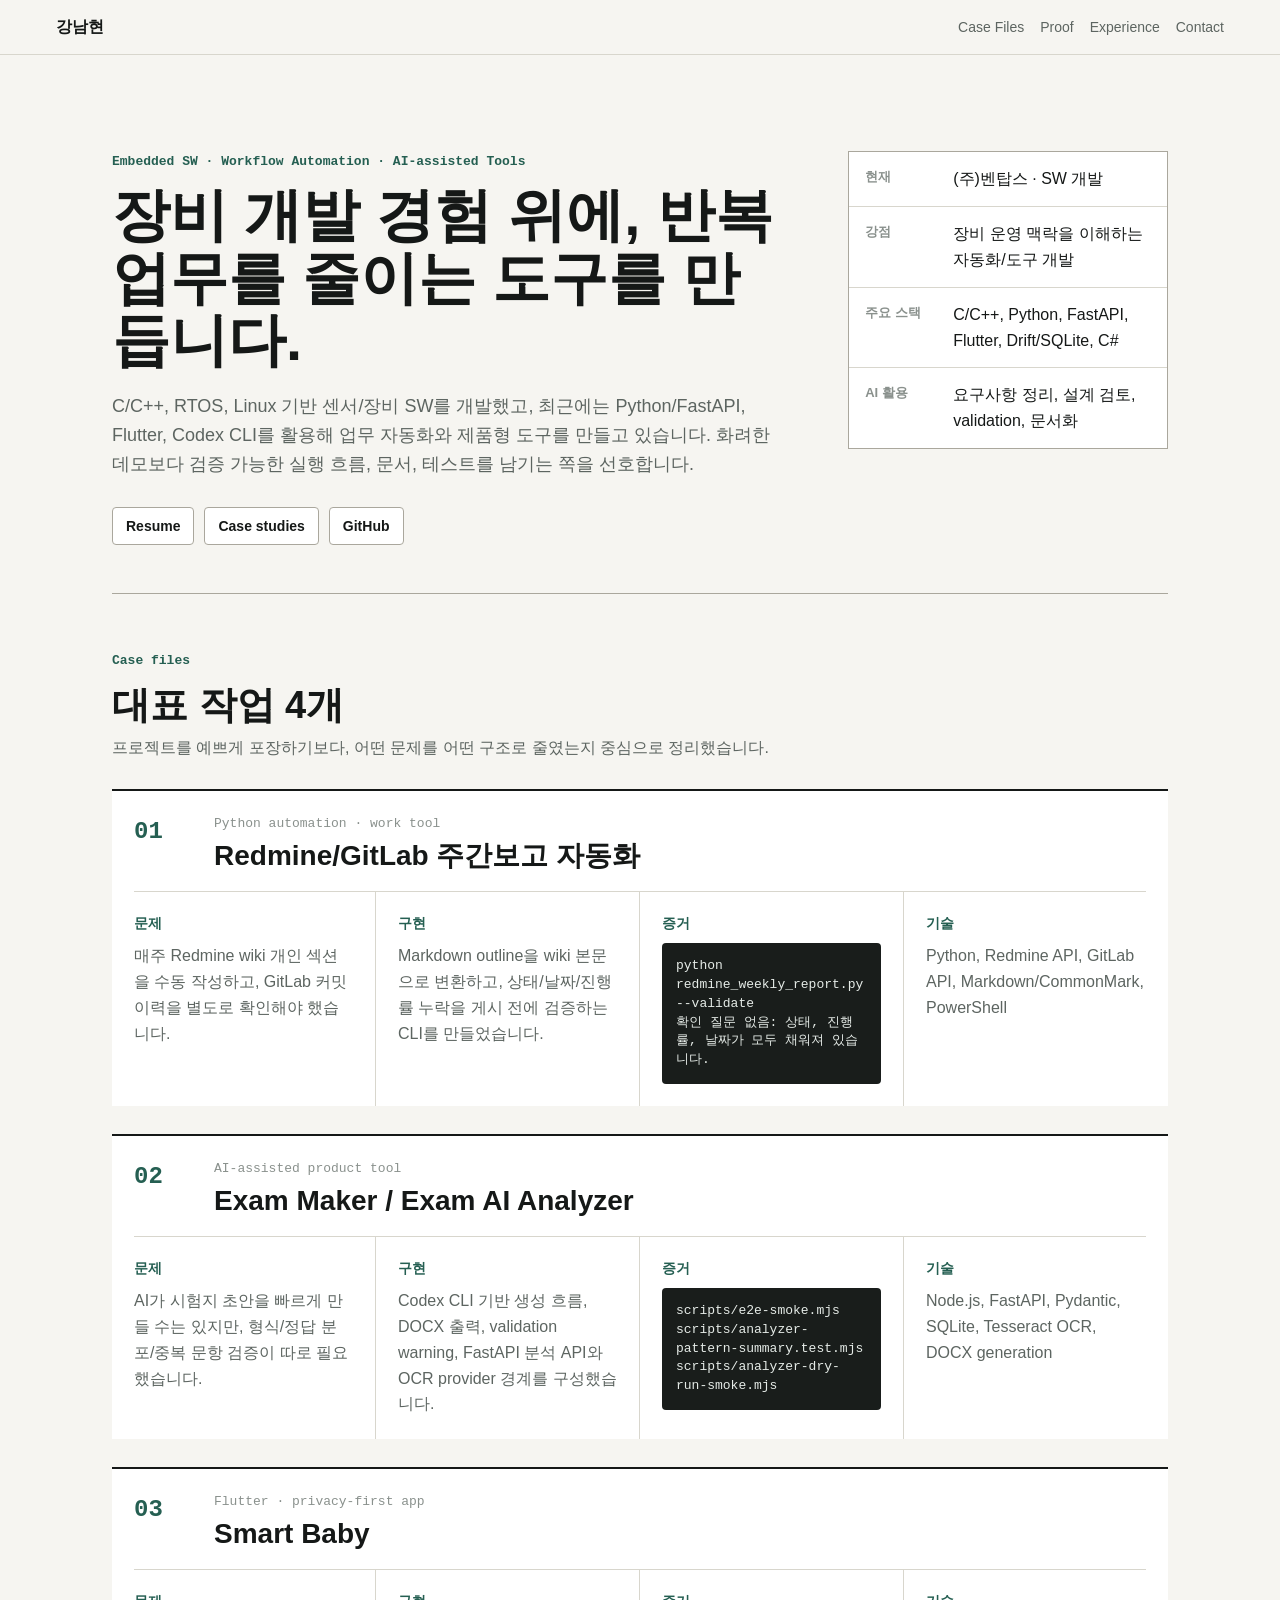
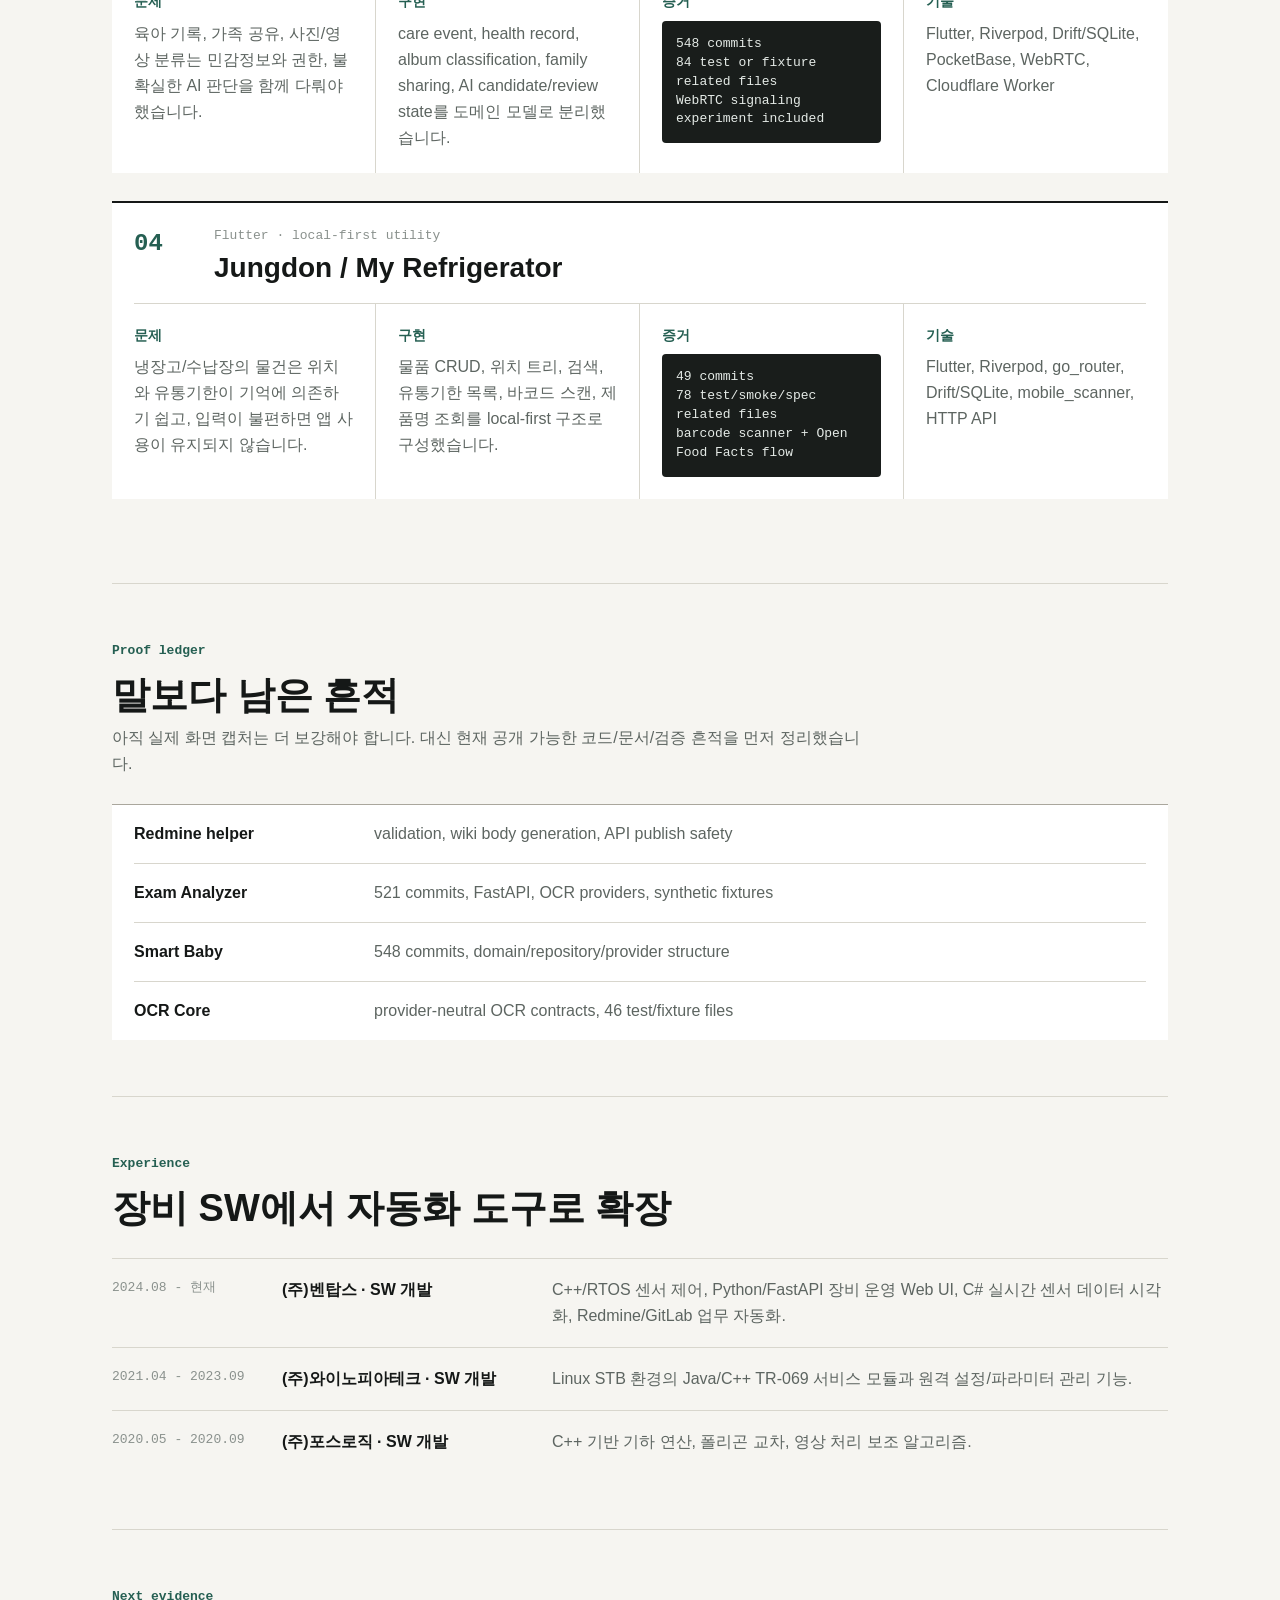
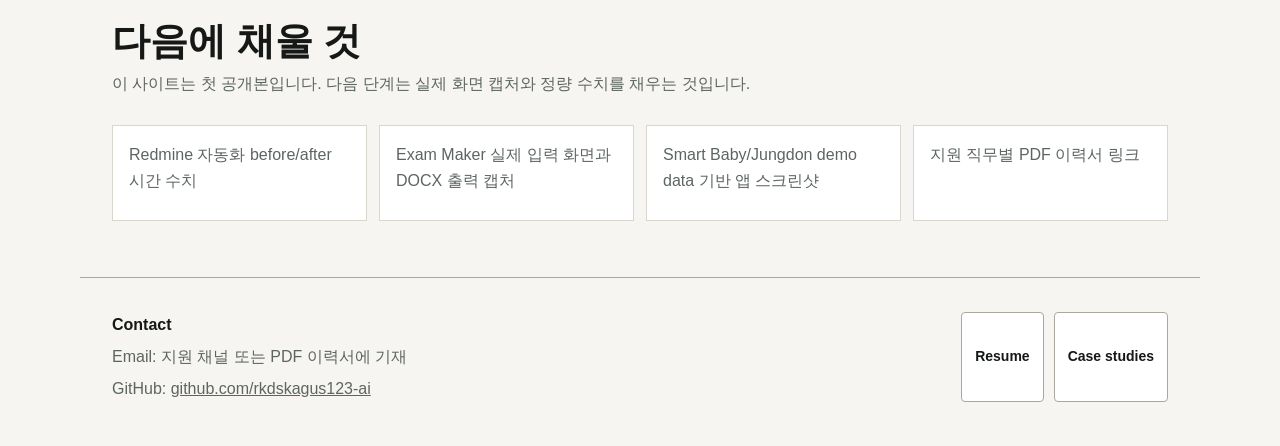
==== index.html @ bd93adaf "Add portfolio resume and case study pages" ====
<!doctype html>
<html lang="ko">
  <head>
    <meta charset="utf-8" />
    <meta name="viewport" content="width=device-width, initial-scale=1" />
    <title>강남현 · Developer Portfolio</title>
    <meta
      name="description"
      content="장비 SW 경험을 바탕으로 업무 자동화, AI workflow, local-first 앱을 구현하는 강남현의 포트폴리오"
    />
    <link rel="stylesheet" href="./styles.css" />
  </head>
  <body>
    <header class="topbar">
      <a class="name" href="#top">강남현</a>
      <nav aria-label="Portfolio navigation">
        <a href="#case-files">Case Files</a>
        <a href="#proof">Proof</a>
        <a href="#experience">Experience</a>
        <a href="#contact">Contact</a>
      </nav>
    </header>

    <main id="top">
      <section class="hero">
        <div class="hero-copy">
          <p class="kicker">Embedded SW · Workflow Automation · AI-assisted Tools</p>
          <h1>장비 개발 경험 위에, 반복 업무를 줄이는 도구를 만듭니다.</h1>
          <p class="summary">
            C/C++, RTOS, Linux 기반 센서/장비 SW를 개발했고, 최근에는 Python/FastAPI,
            Flutter, Codex CLI를 활용해 업무 자동화와 제품형 도구를 만들고 있습니다.
            화려한 데모보다 검증 가능한 실행 흐름, 문서, 테스트를 남기는 쪽을 선호합니다.
          </p>
          <div class="link-row" aria-label="Primary links">
            <a href="./resume.html">Resume</a>
            <a href="./case-studies.html">Case studies</a>
            <a href="https://github.com/rkdskagus123-ai">GitHub</a>
          </div>
        </div>

        <aside class="facts" aria-label="Profile facts">
          <dl>
            <div>
              <dt>현재</dt>
              <dd>(주)벤탑스 · SW 개발</dd>
            </div>
            <div>
              <dt>강점</dt>
              <dd>장비 운영 맥락을 이해하는 자동화/도구 개발</dd>
            </div>
            <div>
              <dt>주요 스택</dt>
              <dd>C/C++, Python, FastAPI, Flutter, Drift/SQLite, C#</dd>
            </div>
            <div>
              <dt>AI 활용</dt>
              <dd>요구사항 정리, 설계 검토, validation, 문서화</dd>
            </div>
          </dl>
        </aside>
      </section>

      <section class="section" id="case-files">
        <div class="section-title">
          <p class="kicker">Case files</p>
          <h2>대표 작업 4개</h2>
          <p>프로젝트를 예쁘게 포장하기보다, 어떤 문제를 어떤 구조로 줄였는지 중심으로 정리했습니다.</p>
        </div>

        <article class="case-file">
          <header>
            <span class="case-no">01</span>
            <div>
              <p class="case-type">Python automation · work tool</p>
              <h3>Redmine/GitLab 주간보고 자동화</h3>
            </div>
          </header>
          <div class="case-grid">
            <div>
              <h4>문제</h4>
              <p>매주 Redmine wiki 개인 섹션을 수동 작성하고, GitLab 커밋 이력을 별도로 확인해야 했습니다.</p>
            </div>
            <div>
              <h4>구현</h4>
              <p>Markdown outline을 wiki 본문으로 변환하고, 상태/날짜/진행률 누락을 게시 전에 검증하는 CLI를 만들었습니다.</p>
            </div>
            <div>
              <h4>증거</h4>
              <pre><code>python redmine_weekly_report.py --validate
확인 질문 없음: 상태, 진행률, 날짜가 모두 채워져 있습니다.</code></pre>
            </div>
            <div>
              <h4>기술</h4>
              <p>Python, Redmine API, GitLab API, Markdown/CommonMark, PowerShell</p>
            </div>
          </div>
        </article>

        <article class="case-file">
          <header>
            <span class="case-no">02</span>
            <div>
              <p class="case-type">AI-assisted product tool</p>
              <h3>Exam Maker / Exam AI Analyzer</h3>
            </div>
          </header>
          <div class="case-grid">
            <div>
              <h4>문제</h4>
              <p>AI가 시험지 초안을 빠르게 만들 수는 있지만, 형식/정답 분포/중복 문항 검증이 따로 필요했습니다.</p>
            </div>
            <div>
              <h4>구현</h4>
              <p>Codex CLI 기반 생성 흐름, DOCX 출력, validation warning, FastAPI 분석 API와 OCR provider 경계를 구성했습니다.</p>
            </div>
            <div>
              <h4>증거</h4>
              <pre><code>scripts/e2e-smoke.mjs
scripts/analyzer-pattern-summary.test.mjs
scripts/analyzer-dry-run-smoke.mjs</code></pre>
            </div>
            <div>
              <h4>기술</h4>
              <p>Node.js, FastAPI, Pydantic, SQLite, Tesseract OCR, DOCX generation</p>
            </div>
          </div>
        </article>

        <article class="case-file">
          <header>
            <span class="case-no">03</span>
            <div>
              <p class="case-type">Flutter · privacy-first app</p>
              <h3>Smart Baby</h3>
            </div>
          </header>
          <div class="case-grid">
            <div>
              <h4>문제</h4>
              <p>육아 기록, 가족 공유, 사진/영상 분류는 민감정보와 권한, 불확실한 AI 판단을 함께 다뤄야 했습니다.</p>
            </div>
            <div>
              <h4>구현</h4>
              <p>care event, health record, album classification, family sharing, AI candidate/review state를 도메인 모델로 분리했습니다.</p>
            </div>
            <div>
              <h4>증거</h4>
              <pre><code>548 commits
84 test or fixture related files
WebRTC signaling experiment included</code></pre>
            </div>
            <div>
              <h4>기술</h4>
              <p>Flutter, Riverpod, Drift/SQLite, PocketBase, WebRTC, Cloudflare Worker</p>
            </div>
          </div>
        </article>

        <article class="case-file">
          <header>
            <span class="case-no">04</span>
            <div>
              <p class="case-type">Flutter · local-first utility</p>
              <h3>Jungdon / My Refrigerator</h3>
            </div>
          </header>
          <div class="case-grid">
            <div>
              <h4>문제</h4>
              <p>냉장고/수납장의 물건은 위치와 유통기한이 기억에 의존하기 쉽고, 입력이 불편하면 앱 사용이 유지되지 않습니다.</p>
            </div>
            <div>
              <h4>구현</h4>
              <p>물품 CRUD, 위치 트리, 검색, 유통기한 목록, 바코드 스캔, 제품명 조회를 local-first 구조로 구성했습니다.</p>
            </div>
            <div>
              <h4>증거</h4>
              <pre><code>49 commits
78 test/smoke/spec related files
barcode scanner + Open Food Facts flow</code></pre>
            </div>
            <div>
              <h4>기술</h4>
              <p>Flutter, Riverpod, go_router, Drift/SQLite, mobile_scanner, HTTP API</p>
            </div>
          </div>
        </article>
      </section>

      <section class="section proof" id="proof">
        <div class="section-title">
          <p class="kicker">Proof ledger</p>
          <h2>말보다 남은 흔적</h2>
          <p>아직 실제 화면 캡처는 더 보강해야 합니다. 대신 현재 공개 가능한 코드/문서/검증 흔적을 먼저 정리했습니다.</p>
        </div>
        <div class="ledger">
          <div>
            <strong>Redmine helper</strong>
            <span>validation, wiki body generation, API publish safety</span>
          </div>
          <div>
            <strong>Exam Analyzer</strong>
            <span>521 commits, FastAPI, OCR providers, synthetic fixtures</span>
          </div>
          <div>
            <strong>Smart Baby</strong>
            <span>548 commits, domain/repository/provider structure</span>
          </div>
          <div>
            <strong>OCR Core</strong>
            <span>provider-neutral OCR contracts, 46 test/fixture files</span>
          </div>
        </div>
      </section>

      <section class="section" id="experience">
        <div class="section-title">
          <p class="kicker">Experience</p>
          <h2>장비 SW에서 자동화 도구로 확장</h2>
        </div>
        <ol class="work-list">
          <li>
            <span>2024.08 - 현재</span>
            <strong>(주)벤탑스 · SW 개발</strong>
            <p>C++/RTOS 센서 제어, Python/FastAPI 장비 운영 Web UI, C# 실시간 센서 데이터 시각화, Redmine/GitLab 업무 자동화.</p>
          </li>
          <li>
            <span>2021.04 - 2023.09</span>
            <strong>(주)와이노피아테크 · SW 개발</strong>
            <p>Linux STB 환경의 Java/C++ TR-069 서비스 모듈과 원격 설정/파라미터 관리 기능.</p>
          </li>
          <li>
            <span>2020.05 - 2020.09</span>
            <strong>(주)포스로직 · SW 개발</strong>
            <p>C++ 기반 기하 연산, 폴리곤 교차, 영상 처리 보조 알고리즘.</p>
          </li>
        </ol>
      </section>

      <section class="section next">
        <div class="section-title">
          <p class="kicker">Next evidence</p>
          <h2>다음에 채울 것</h2>
          <p>이 사이트는 첫 공개본입니다. 다음 단계는 실제 화면 캡처와 정량 수치를 채우는 것입니다.</p>
        </div>
        <ul class="todo-list">
          <li>Redmine 자동화 before/after 시간 수치</li>
          <li>Exam Maker 실제 입력 화면과 DOCX 출력 캡처</li>
          <li>Smart Baby/Jungdon demo data 기반 앱 스크린샷</li>
          <li>지원 직무별 PDF 이력서 링크</li>
        </ul>
      </section>
    </main>

    <footer id="contact">
      <div>
        <strong>Contact</strong>
        <p>Email: <span>지원 채널 또는 PDF 이력서에 기재</span></p>
        <p>GitHub: <a href="https://github.com/rkdskagus123-ai">github.com/rkdskagus123-ai</a></p>
      </div>
      <div class="footer-links">
        <a href="./resume.html">Resume</a>
        <a href="./case-studies.html">Case studies</a>
      </div>
    </footer>
  </body>
</html>
---- styles.css ----
:root {
  --bg: #f6f5f1;
  --paper: #ffffff;
  --ink: #151817;
  --muted: #5d6561;
  --faint: #8a918d;
  --line: #d8d6cd;
  --line-strong: #aaa79d;
  --accent: #255f52;
  --accent-soft: #e1ebe6;
  --code-bg: #191d1b;
  --code-fg: #e5ebe7;
}

* {
  box-sizing: border-box;
}

html {
  scroll-behavior: smooth;
}

body {
  margin: 0;
  background: var(--bg);
  color: var(--ink);
  font-family:
    "Segoe UI",
    "Apple SD Gothic Neo",
    "Malgun Gothic",
    sans-serif;
  font-size: 16px;
  line-height: 1.62;
}

a {
  color: inherit;
}

.topbar {
  position: sticky;
  top: 0;
  z-index: 10;
  display: flex;
  align-items: center;
  justify-content: space-between;
  gap: 24px;
  padding: 14px clamp(18px, 5vw, 56px);
  border-bottom: 1px solid var(--line);
  background: rgba(246, 245, 241, 0.96);
}

.name {
  font-weight: 800;
  text-decoration: none;
}

nav {
  display: flex;
  flex-wrap: wrap;
  gap: 16px;
  color: var(--muted);
  font-size: 14px;
}

nav a,
.link-row a,
.footer-links a {
  text-decoration: none;
}

main {
  max-width: 1120px;
  margin: 0 auto;
  padding: 0 clamp(18px, 4vw, 32px);
}

.hero {
  display: grid;
  grid-template-columns: minmax(0, 1.35fr) minmax(280px, 0.65fr);
  gap: clamp(28px, 6vw, 72px);
  padding: clamp(52px, 8vw, 96px) 0 48px;
  border-bottom: 1px solid var(--line-strong);
}

.kicker {
  margin: 0 0 12px;
  color: var(--accent);
  font-family: Consolas, "SFMono-Regular", monospace;
  font-size: 13px;
  font-weight: 700;
}

h1,
h2,
h3,
h4,
p {
  margin-top: 0;
}

h1 {
  max-width: 800px;
  margin-bottom: 20px;
  font-size: clamp(34px, 5vw, 58px);
  line-height: 1.08;
  letter-spacing: 0;
}

h2 {
  margin-bottom: 8px;
  font-size: clamp(26px, 3.5vw, 38px);
  line-height: 1.16;
  letter-spacing: 0;
}

h3 {
  margin-bottom: 0;
  font-size: clamp(21px, 2.5vw, 28px);
  line-height: 1.25;
  letter-spacing: 0;
}

h4 {
  margin-bottom: 8px;
  color: var(--accent);
  font-size: 14px;
}

.summary {
  max-width: 760px;
  margin-bottom: 28px;
  color: var(--muted);
  font-size: 18px;
}

.link-row,
.footer-links {
  display: flex;
  flex-wrap: wrap;
  gap: 10px;
}

.link-row a,
.footer-links a {
  display: inline-flex;
  align-items: center;
  min-height: 38px;
  padding: 0 13px;
  border: 1px solid var(--line-strong);
  border-radius: 4px;
  background: var(--paper);
  font-size: 14px;
  font-weight: 700;
}

.facts {
  align-self: start;
  border: 1px solid var(--line-strong);
  background: var(--paper);
}

.facts dl {
  margin: 0;
}

.facts div {
  display: grid;
  grid-template-columns: 74px minmax(0, 1fr);
  gap: 14px;
  padding: 14px 16px;
  border-bottom: 1px solid var(--line);
}

.facts div:last-child {
  border-bottom: 0;
}

dt {
  color: var(--faint);
  font-size: 13px;
  font-weight: 700;
}

dd {
  margin: 0;
  color: var(--ink);
}

.section {
  padding: 56px 0;
  border-bottom: 1px solid var(--line);
}

.section-title {
  max-width: 760px;
  margin-bottom: 28px;
}

.section-title p:last-child {
  margin-bottom: 0;
  color: var(--muted);
}

.case-file {
  border-top: 2px solid var(--ink);
  background: var(--paper);
  margin-bottom: 28px;
}

.case-file header {
  display: grid;
  grid-template-columns: 64px minmax(0, 1fr);
  gap: 16px;
  align-items: start;
  padding: 22px 0 18px;
  margin: 0 22px;
  border-bottom: 1px solid var(--line);
}

.case-no {
  color: var(--accent);
  font-family: Consolas, "SFMono-Regular", monospace;
  font-size: 24px;
  font-weight: 800;
}

.case-type {
  margin-bottom: 4px;
  color: var(--faint);
  font-family: Consolas, "SFMono-Regular", monospace;
  font-size: 13px;
}

.case-grid {
  display: grid;
  grid-template-columns: repeat(4, minmax(0, 1fr));
  border-top: 0;
}

.case-grid > div {
  min-width: 0;
  padding: 20px 22px 22px;
  border-right: 1px solid var(--line);
}

.case-grid > div:last-child {
  border-right: 0;
}

.case-grid p {
  margin-bottom: 0;
  color: var(--muted);
}

pre {
  overflow-x: auto;
  margin: 0;
  padding: 14px;
  border-radius: 4px;
  background: var(--code-bg);
  color: var(--code-fg);
  font-size: 13px;
  line-height: 1.45;
  white-space: pre-wrap;
}

code {
  font-family: Consolas, "SFMono-Regular", monospace;
}

.proof {
  background: transparent;
}

.ledger {
  display: grid;
  border-top: 1px solid var(--line-strong);
  background: var(--paper);
}

.ledger > div {
  display: grid;
  grid-template-columns: 220px minmax(0, 1fr);
  gap: 20px;
  padding: 16px 0;
  margin: 0 22px;
  border-bottom: 1px solid var(--line);
}

.ledger > div:last-child {
  border-bottom: 0;
}

.ledger strong {
  font-size: 16px;
}

.ledger span,
.work-list p,
.todo-list li {
  color: var(--muted);
}

.work-list {
  list-style: none;
  margin: 0;
  padding: 0;
}

.work-list li {
  display: grid;
  grid-template-columns: 150px 250px minmax(0, 1fr);
  gap: 20px;
  padding: 18px 0;
  border-top: 1px solid var(--line);
}

.work-list span {
  color: var(--faint);
  font-family: Consolas, "SFMono-Regular", monospace;
  font-size: 13px;
}

.work-list strong {
  font-size: 16px;
}

.work-list p {
  margin-bottom: 0;
}

.next {
  border-bottom: 0;
}

.todo-list {
  display: grid;
  grid-template-columns: repeat(4, minmax(0, 1fr));
  gap: 12px;
  list-style: none;
  margin: 0;
  padding: 0;
}

.todo-list li {
  min-height: 96px;
  padding: 16px;
  border: 1px solid var(--line);
  background: var(--paper);
}

footer {
  display: flex;
  justify-content: space-between;
  gap: 24px;
  max-width: 1120px;
  margin: 0 auto;
  padding: 34px clamp(18px, 4vw, 32px) 44px;
  border-top: 1px solid var(--line-strong);
}

footer p {
  margin: 6px 0 0;
  color: var(--muted);
}

.doc-page {
  max-width: 980px;
}

.doc-hero {
  padding: clamp(44px, 7vw, 76px) 0 34px;
  border-bottom: 1px solid var(--line-strong);
}

.doc-hero h1 {
  margin-bottom: 12px;
}

.doc-hero > p:not(.kicker) {
  max-width: 780px;
  color: var(--muted);
  font-size: 18px;
}

.meta-row {
  display: flex;
  flex-wrap: wrap;
  gap: 10px 18px;
  margin-top: 22px;
  color: var(--muted);
  font-size: 14px;
}

.doc-section {
  padding: 34px 0;
  border-bottom: 1px solid var(--line);
}

.doc-section > p {
  max-width: 820px;
  color: var(--muted);
}

.skill-cloud {
  display: grid;
  gap: 10px;
}

.skill-cloud > div {
  display: grid;
  grid-template-columns: 190px minmax(0, 1fr);
  gap: 16px;
  padding: 14px 0;
  border-top: 1px solid var(--line);
}

.skill-cloud span,
.timeline li,
.compact-list p,
.study p,
.note p {
  color: var(--muted);
}

.timeline article {
  padding: 24px 0;
  border-top: 1px solid var(--line);
}

.timeline article:first-child {
  border-top: 0;
}

.timeline span {
  color: var(--faint);
  font-family: Consolas, "SFMono-Regular", monospace;
  font-size: 13px;
  font-weight: 700;
}

.timeline h3 {
  margin: 4px 0 10px;
  font-size: 22px;
}

.timeline ul,
.two-col-doc ul {
  margin: 0;
  padding-left: 20px;
}

.compact-list {
  display: grid;
  grid-template-columns: repeat(2, minmax(0, 1fr));
  gap: 14px;
}

.compact-list article {
  padding: 18px;
  border: 1px solid var(--line);
  background: var(--paper);
}

.compact-list h3 {
  margin-bottom: 8px;
  font-size: 20px;
}

.compact-list p {
  margin-bottom: 0;
}

.two-col-doc {
  display: grid;
  grid-template-columns: repeat(2, minmax(0, 1fr));
  gap: 28px;
  border-bottom: 0;
}

.study {
  padding: 38px 0;
  border-bottom: 1px solid var(--line-strong);
}

.study > .case-no {
  margin-bottom: 4px;
}

.study h2 {
  max-width: 820px;
  margin-bottom: 18px;
}

.study-grid {
  display: grid;
  grid-template-columns: repeat(2, minmax(0, 1fr));
  gap: 18px;
}

.study-grid section {
  padding: 18px;
  border: 1px solid var(--line);
  background: var(--paper);
}

.study-grid h3 {
  margin-bottom: 8px;
  color: var(--accent);
  font-size: 16px;
}

.study-grid p {
  margin-bottom: 0;
}

.note {
  border-bottom: 0;
}

@media (max-width: 920px) {
  .hero,
  .case-grid,
  .work-list li,
  .todo-list,
  .skill-cloud > div,
  .compact-list,
  .two-col-doc,
  .study-grid {
    grid-template-columns: 1fr;
  }

  .case-grid > div {
    border-right: 0;
    border-bottom: 1px solid var(--line);
  }

  .case-grid > div:last-child {
    border-bottom: 0;
  }

  .ledger > div {
    grid-template-columns: 1fr;
    gap: 4px;
  }
}

@media (max-width: 620px) {
  .topbar,
  footer {
    flex-direction: column;
    align-items: flex-start;
  }

  nav {
    gap: 10px;
  }

  h1 {
    font-size: 33px;
  }

  .summary {
    font-size: 16px;
  }

  .facts div,
  .case-file header {
    grid-template-columns: 1fr;
  }
}
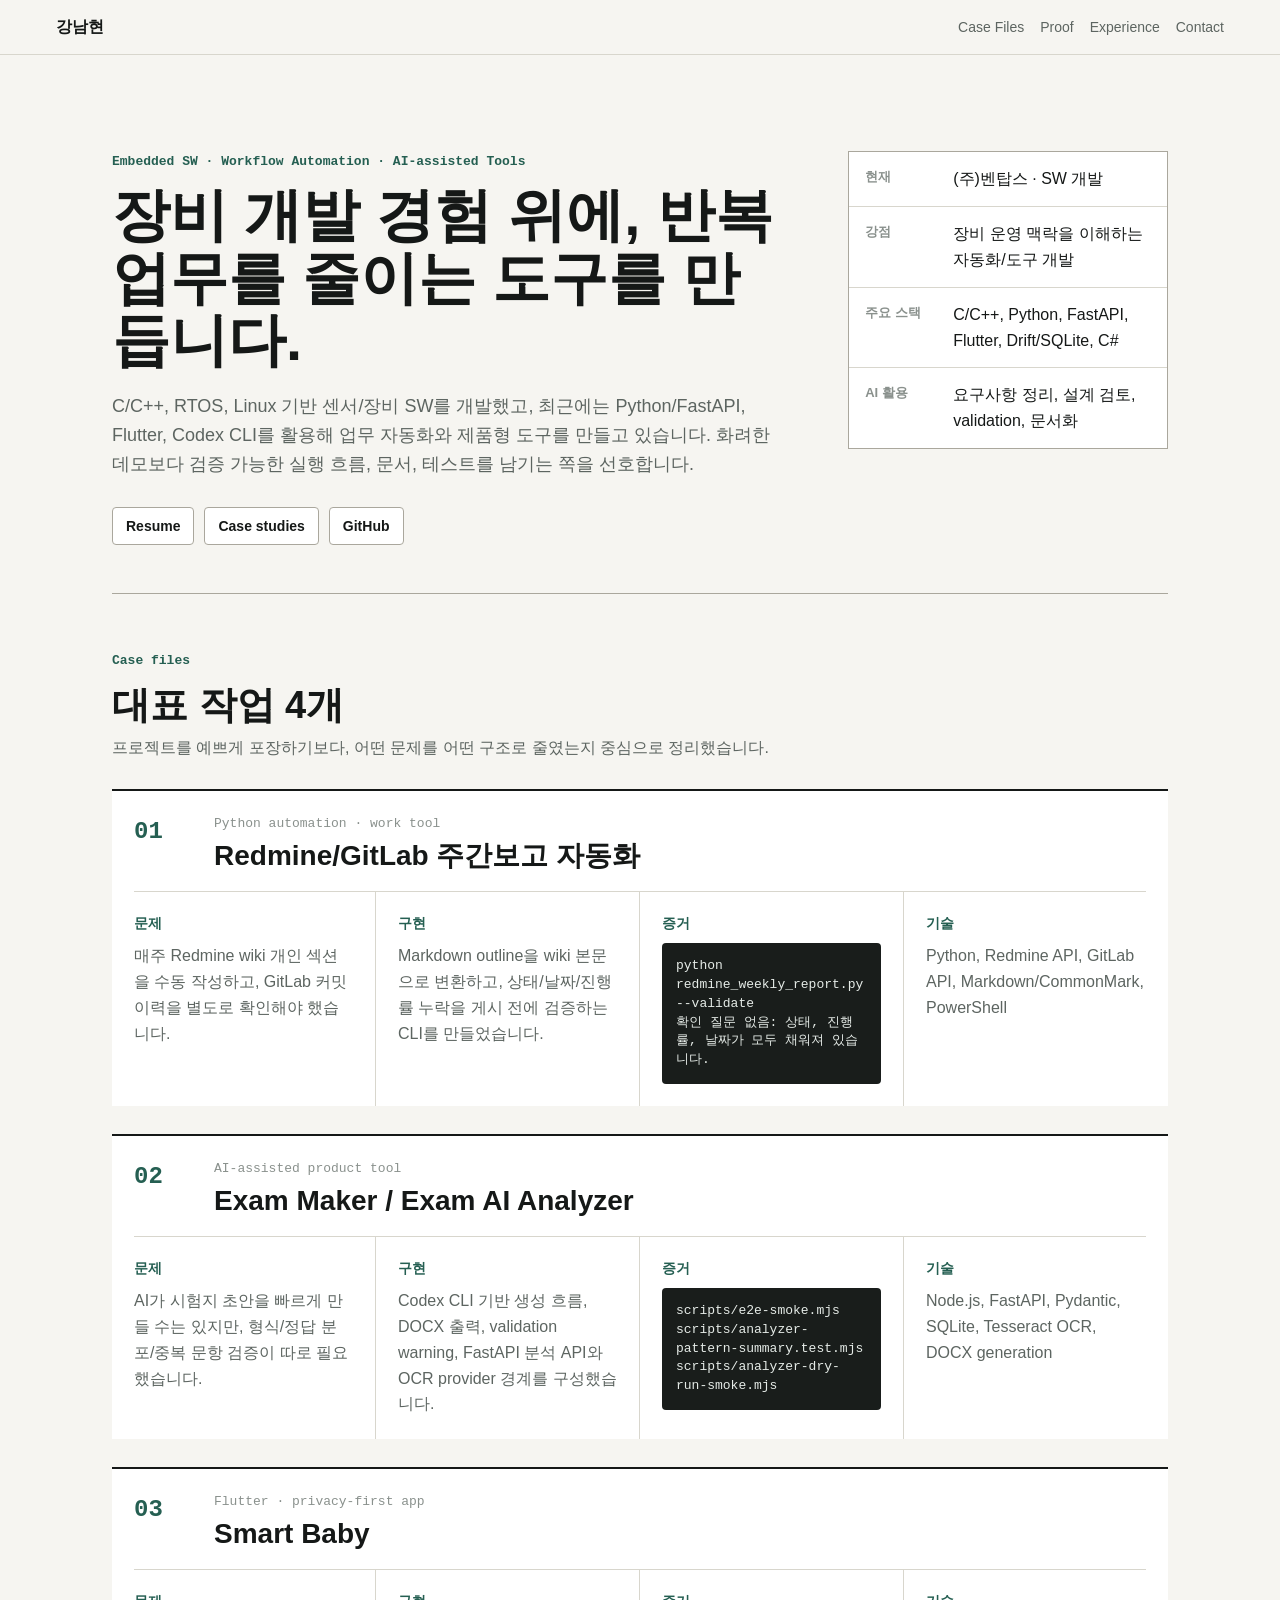
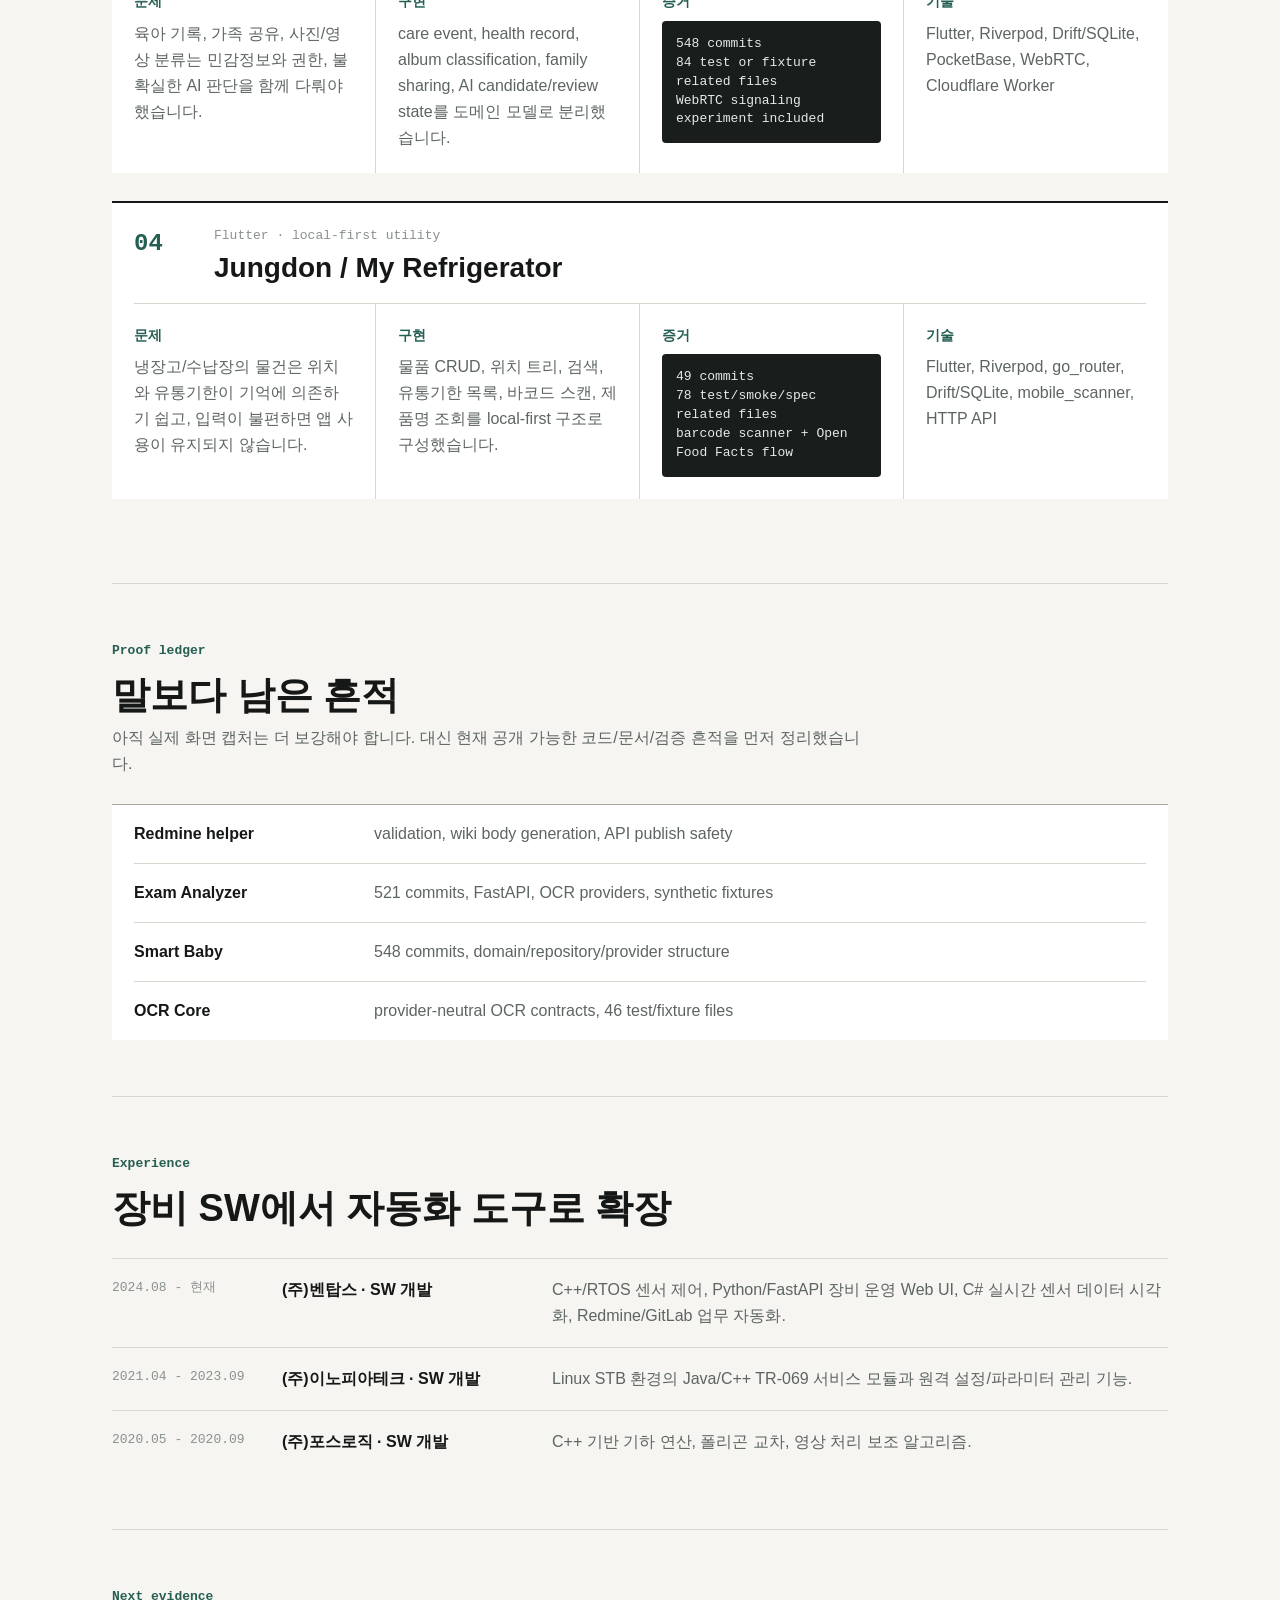
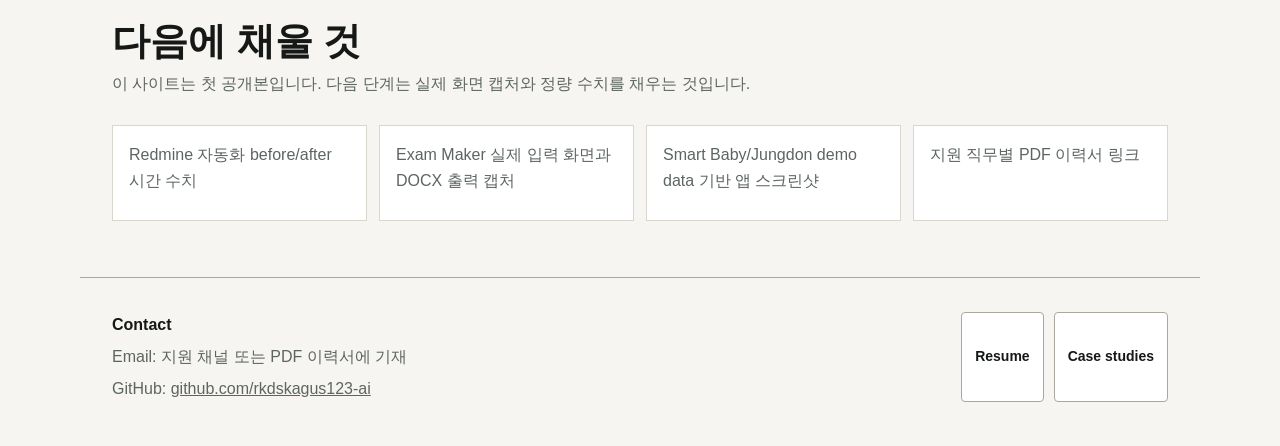
==== commit 81394774: "Fix company name on portfolio" ====
--- a/index.html
+++ b/index.html
@@ -226,7 +226,7 @@
           </li>
           <li>
             <span>2021.04 - 2023.09</span>
-            <strong>(주)와이노피아테크 · SW 개발</strong>
+            <strong>(주)이노피아테크 · SW 개발</strong>
             <p>Linux STB 환경의 Java/C++ TR-069 서비스 모듈과 원격 설정/파라미터 관리 기능.</p>
           </li>
           <li>
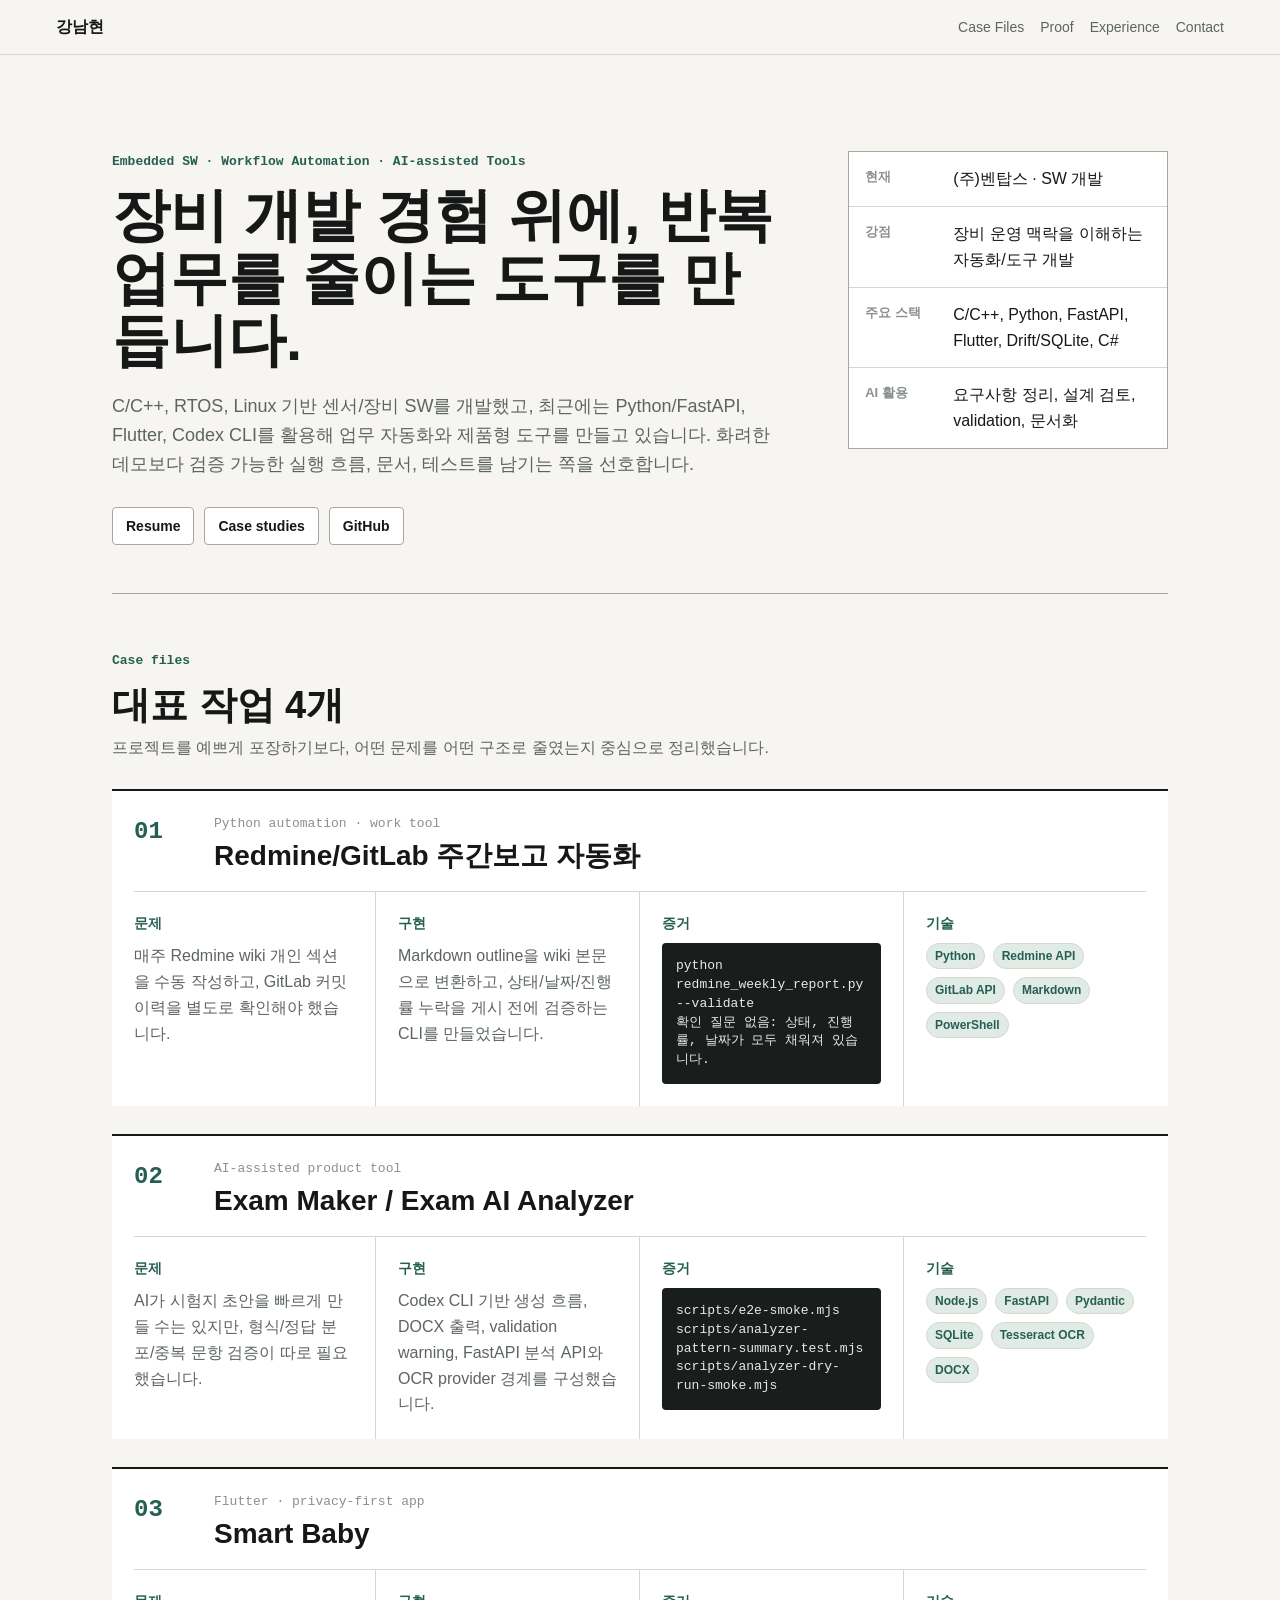
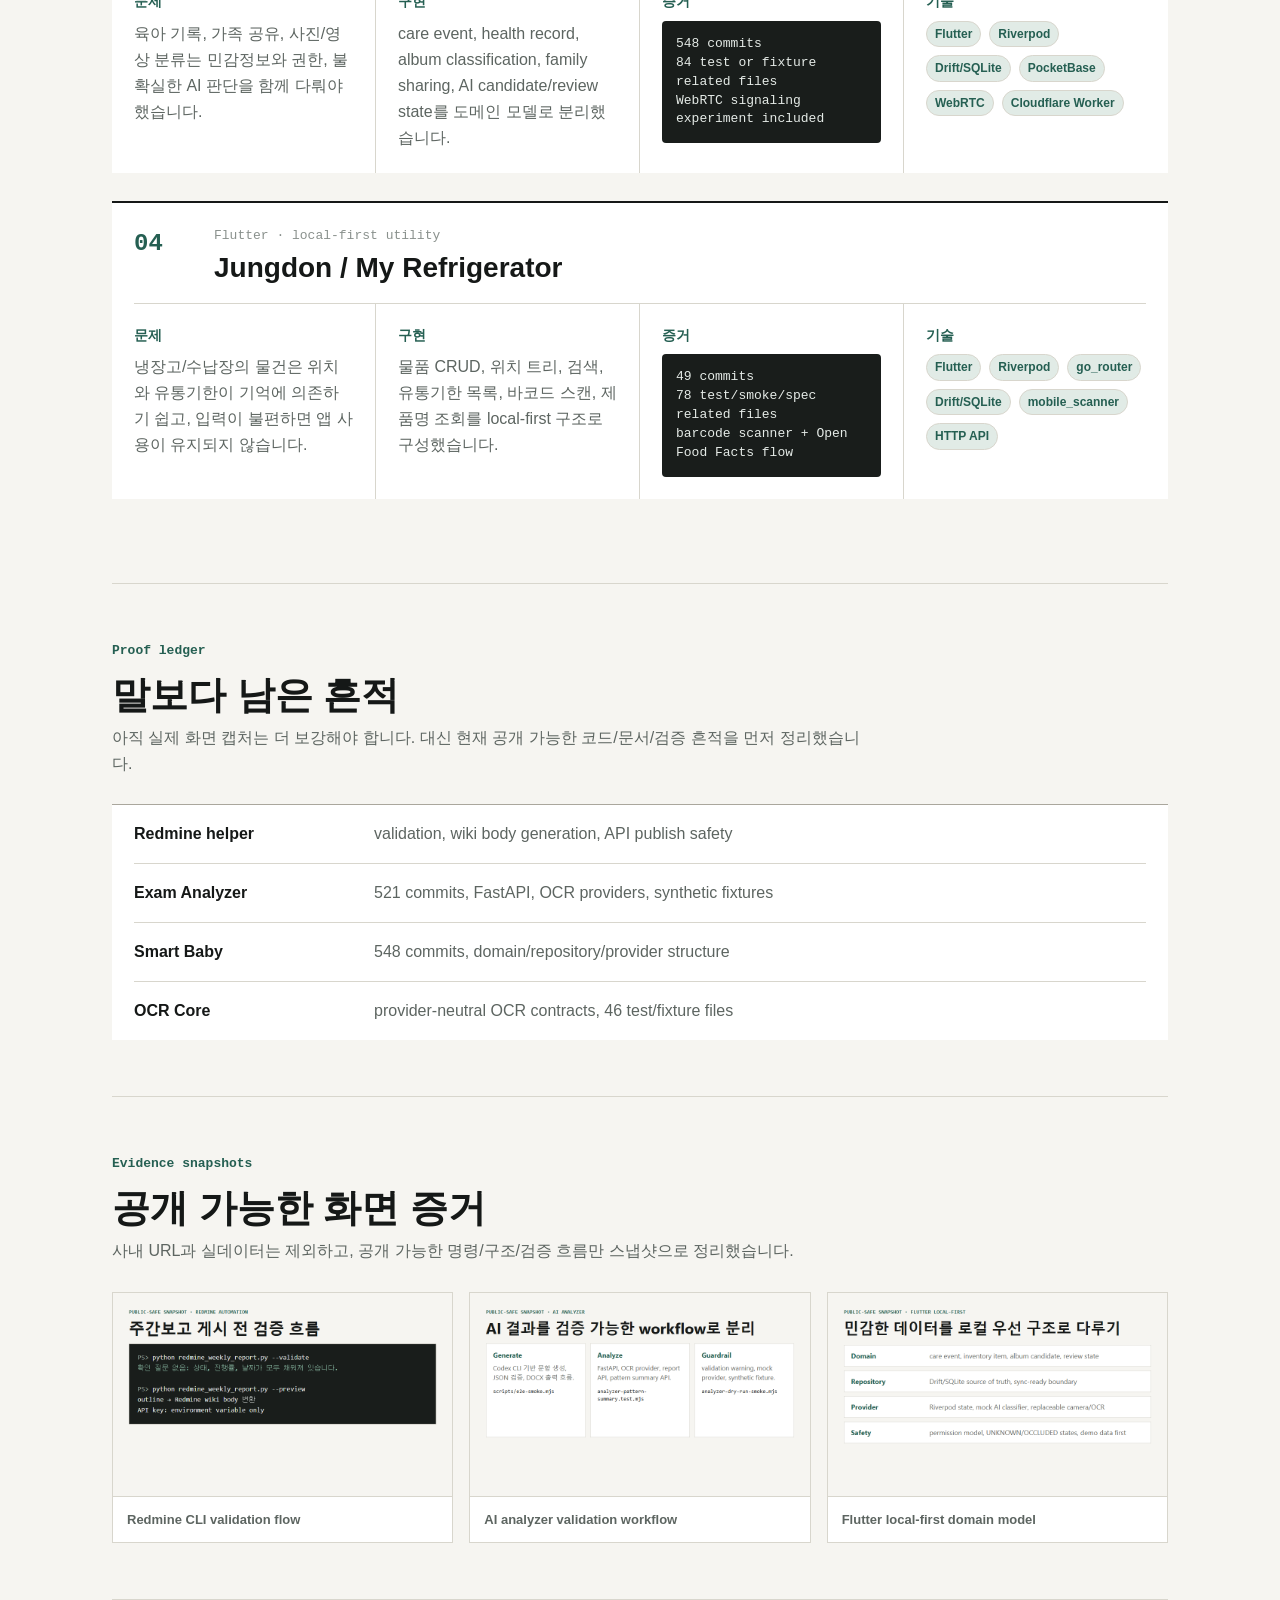
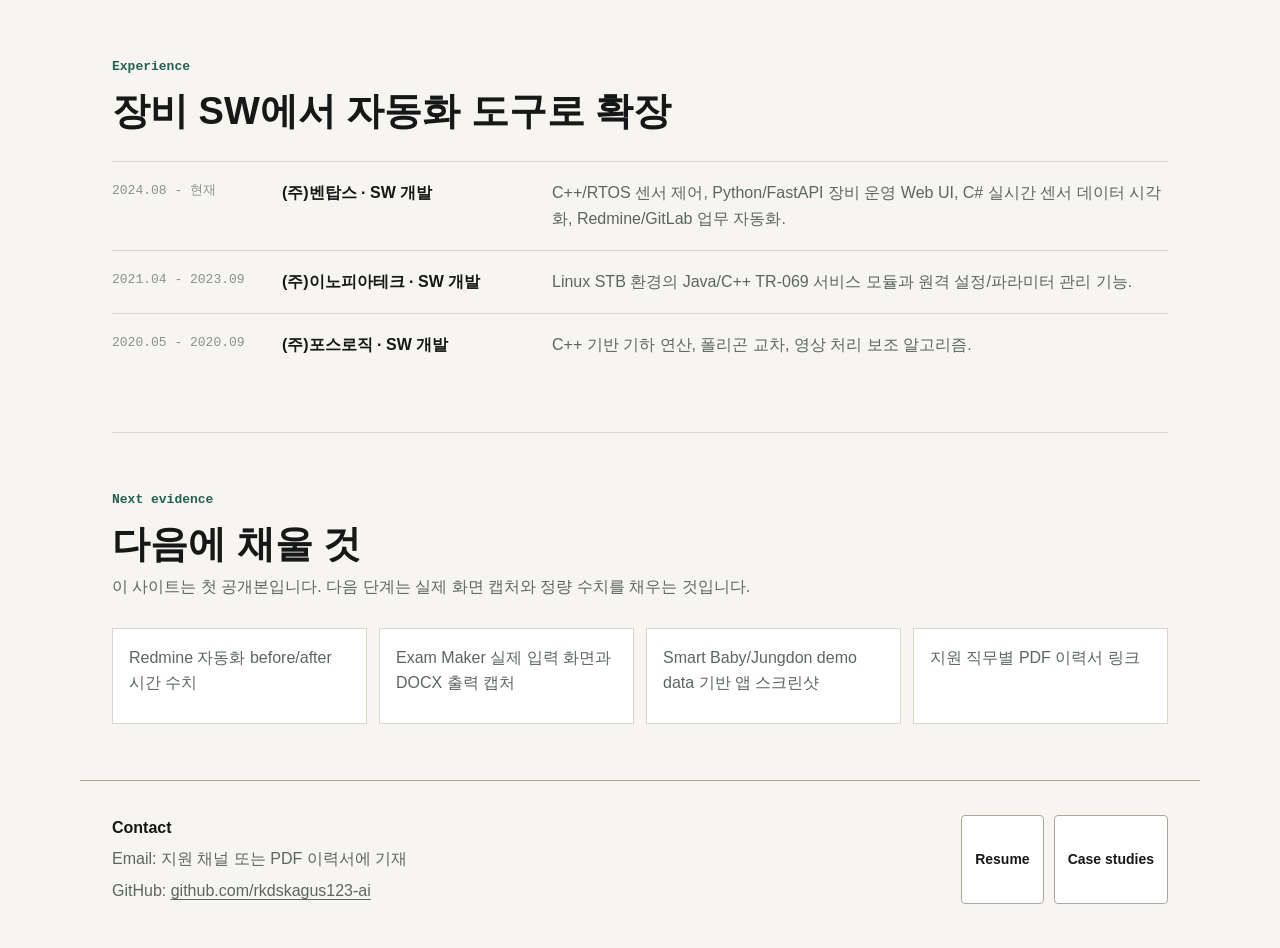
==== commit ab040fe7: "Polish portfolio evidence and tech chips" ====
--- a/index.html
+++ b/index.html
@@ -91,7 +91,13 @@
             </div>
             <div>
               <h4>기술</h4>
-              <p>Python, Redmine API, GitLab API, Markdown/CommonMark, PowerShell</p>
+              <ul class="tech-list" aria-label="Redmine automation tech stack">
+                <li>Python</li>
+                <li>Redmine API</li>
+                <li>GitLab API</li>
+                <li>Markdown</li>
+                <li>PowerShell</li>
+              </ul>
             </div>
           </div>
         </article>
@@ -121,7 +127,14 @@
             </div>
             <div>
               <h4>기술</h4>
-              <p>Node.js, FastAPI, Pydantic, SQLite, Tesseract OCR, DOCX generation</p>
+              <ul class="tech-list" aria-label="Exam tool tech stack">
+                <li>Node.js</li>
+                <li>FastAPI</li>
+                <li>Pydantic</li>
+                <li>SQLite</li>
+                <li>Tesseract OCR</li>
+                <li>DOCX</li>
+              </ul>
             </div>
           </div>
         </article>
@@ -151,7 +164,14 @@
             </div>
             <div>
               <h4>기술</h4>
-              <p>Flutter, Riverpod, Drift/SQLite, PocketBase, WebRTC, Cloudflare Worker</p>
+              <ul class="tech-list" aria-label="Smart Baby tech stack">
+                <li>Flutter</li>
+                <li>Riverpod</li>
+                <li>Drift/SQLite</li>
+                <li>PocketBase</li>
+                <li>WebRTC</li>
+                <li>Cloudflare Worker</li>
+              </ul>
             </div>
           </div>
         </article>
@@ -181,7 +201,14 @@
             </div>
             <div>
               <h4>기술</h4>
-              <p>Flutter, Riverpod, go_router, Drift/SQLite, mobile_scanner, HTTP API</p>
+              <ul class="tech-list" aria-label="Inventory app tech stack">
+                <li>Flutter</li>
+                <li>Riverpod</li>
+                <li>go_router</li>
+                <li>Drift/SQLite</li>
+                <li>mobile_scanner</li>
+                <li>HTTP API</li>
+              </ul>
             </div>
           </div>
         </article>
@@ -210,6 +237,28 @@
             <strong>OCR Core</strong>
             <span>provider-neutral OCR contracts, 46 test/fixture files</span>
           </div>
+        </div>
+      </section>
+
+      <section class="section evidence-snapshots" id="evidence-snapshots">
+        <div class="section-title">
+          <p class="kicker">Evidence snapshots</p>
+          <h2>공개 가능한 화면 증거</h2>
+          <p>사내 URL과 실데이터는 제외하고, 공개 가능한 명령/구조/검증 흐름만 스냅샷으로 정리했습니다.</p>
+        </div>
+        <div class="snapshot-grid">
+          <figure>
+            <img src="./assets/redmine-cli-evidence.png" alt="Redmine weekly report CLI validation snapshot" loading="lazy" />
+            <figcaption>Redmine CLI validation flow</figcaption>
+          </figure>
+          <figure>
+            <img src="./assets/analyzer-workflow-evidence.png" alt="Exam analyzer API and test workflow snapshot" loading="lazy" />
+            <figcaption>AI analyzer validation workflow</figcaption>
+          </figure>
+          <figure>
+            <img src="./assets/flutter-model-evidence.png" alt="Flutter local-first model structure snapshot" loading="lazy" />
+            <figcaption>Flutter local-first domain model</figcaption>
+          </figure>
         </div>
       </section>
 
--- a/styles.css
+++ b/styles.css
@@ -25,6 +25,8 @@
   background: var(--bg);
   color: var(--ink);
   font-family:
+    Inter,
+    Pretendard,
     "Segoe UI",
     "Apple SD Gothic Neo",
     "Malgun Gothic",
@@ -35,6 +37,7 @@
 
 a {
   color: inherit;
+  text-underline-offset: 0.18em;
 }
 
 .topbar {
@@ -152,6 +155,17 @@
   background: var(--paper);
   font-size: 14px;
   font-weight: 700;
+  transition:
+    transform 160ms ease,
+    border-color 160ms ease,
+    background 160ms ease;
+}
+
+.link-row a:hover,
+.footer-links a:hover {
+  transform: translateY(-1px);
+  border-color: var(--ink);
+  background: var(--accent-soft);
 }
 
 .facts {
@@ -206,6 +220,16 @@
   border-top: 2px solid var(--ink);
   background: var(--paper);
   margin-bottom: 28px;
+  transition:
+    border-color 160ms ease,
+    box-shadow 160ms ease,
+    transform 160ms ease;
+}
+
+.case-file:hover {
+  border-color: var(--accent);
+  box-shadow: 0 12px 30px rgba(21, 24, 23, 0.08);
+  transform: translateY(-1px);
 }
 
 .case-file header {
@@ -251,6 +275,26 @@
 .case-grid p {
   margin-bottom: 0;
   color: var(--muted);
+}
+
+.tech-list {
+  display: flex;
+  flex-wrap: wrap;
+  gap: 8px;
+  list-style: none;
+  margin: 0;
+  padding: 0;
+}
+
+.tech-list li {
+  padding: 5px 8px;
+  border: 1px solid var(--line);
+  border-radius: 999px;
+  background: var(--accent-soft);
+  color: var(--accent);
+  font-size: 12px;
+  font-weight: 800;
+  line-height: 1.2;
 }
 
 pre {
@@ -300,6 +344,34 @@
 .work-list p,
 .todo-list li {
   color: var(--muted);
+}
+
+.snapshot-grid {
+  display: grid;
+  grid-template-columns: repeat(3, minmax(0, 1fr));
+  gap: 16px;
+}
+
+.snapshot-grid figure {
+  min-width: 0;
+  margin: 0;
+  border: 1px solid var(--line);
+  background: var(--paper);
+}
+
+.snapshot-grid img {
+  display: block;
+  width: 100%;
+  aspect-ratio: 5 / 3;
+  object-fit: cover;
+  border-bottom: 1px solid var(--line);
+}
+
+.snapshot-grid figcaption {
+  padding: 12px 14px;
+  color: var(--muted);
+  font-size: 13px;
+  font-weight: 700;
 }
 
 .work-list {
@@ -524,6 +596,7 @@
   .case-grid,
   .work-list li,
   .todo-list,
+  .snapshot-grid,
   .skill-cloud > div,
   .compact-list,
   .two-col-doc,
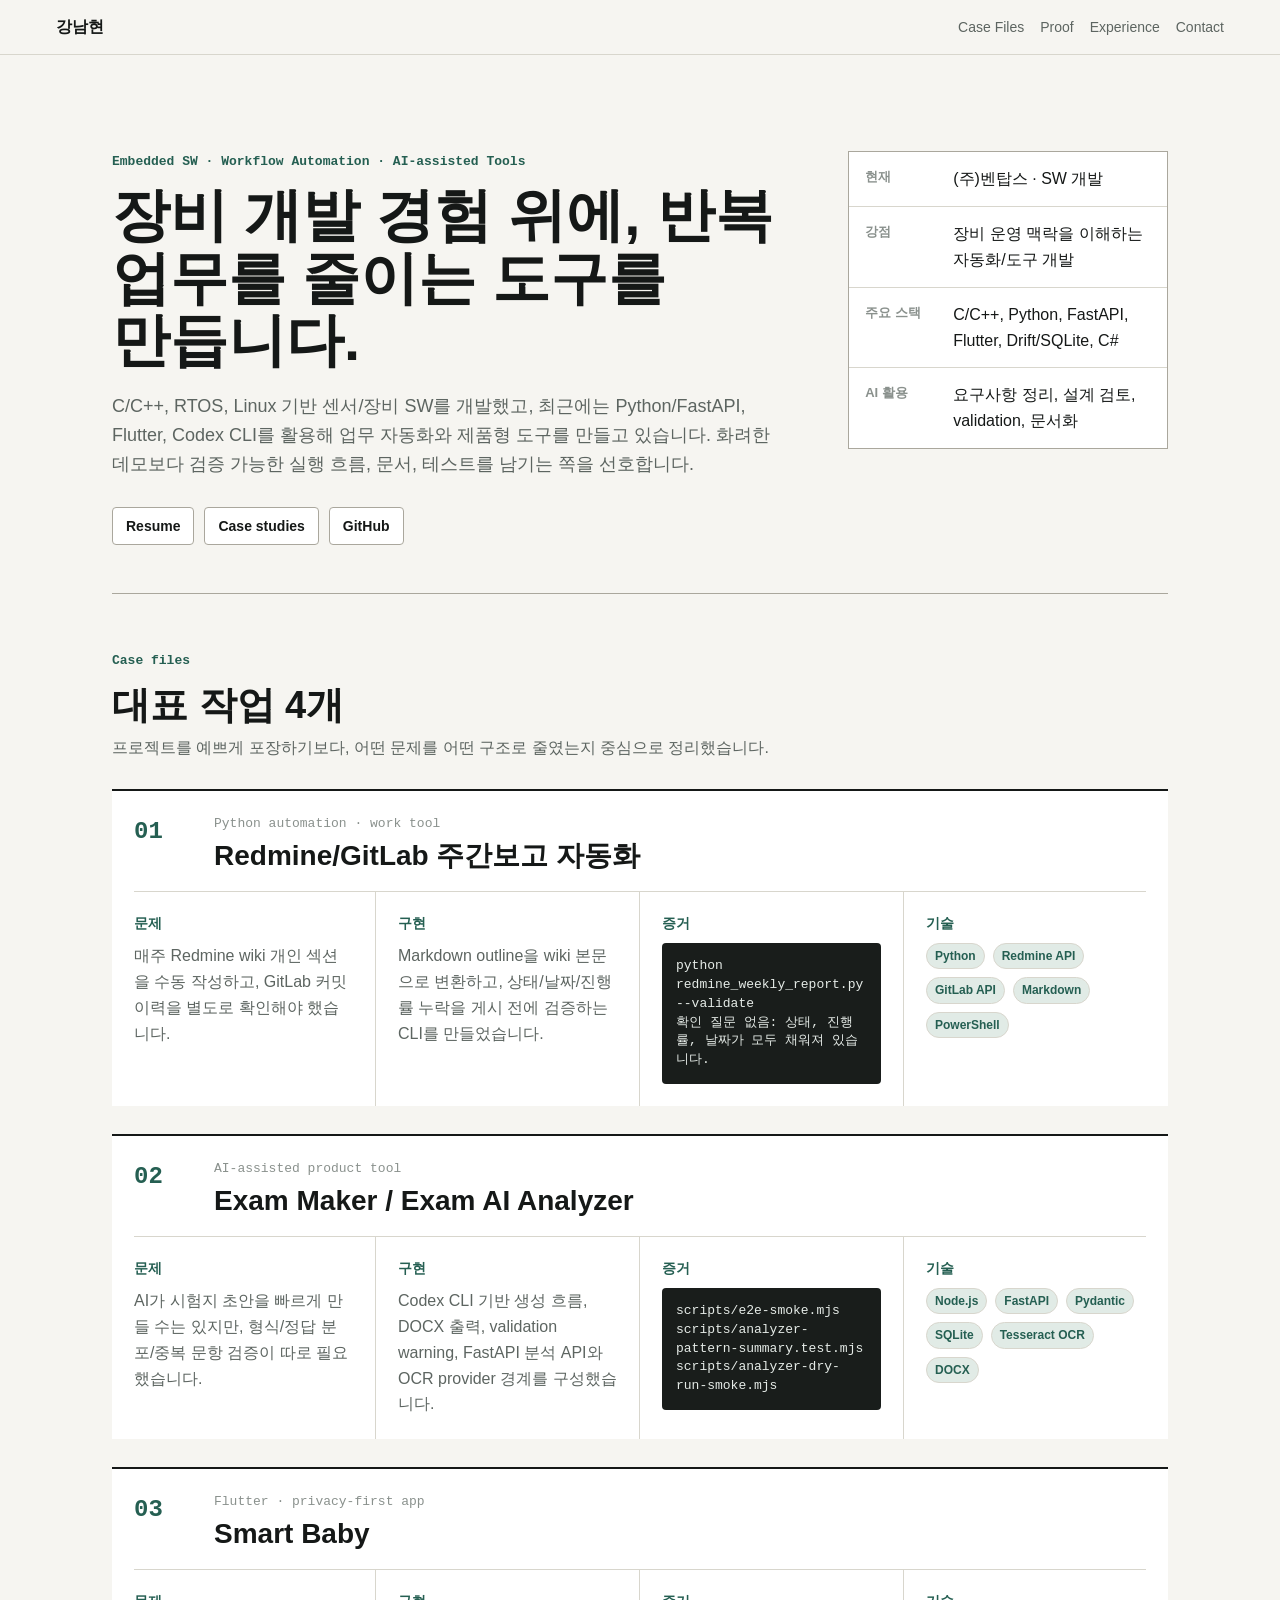
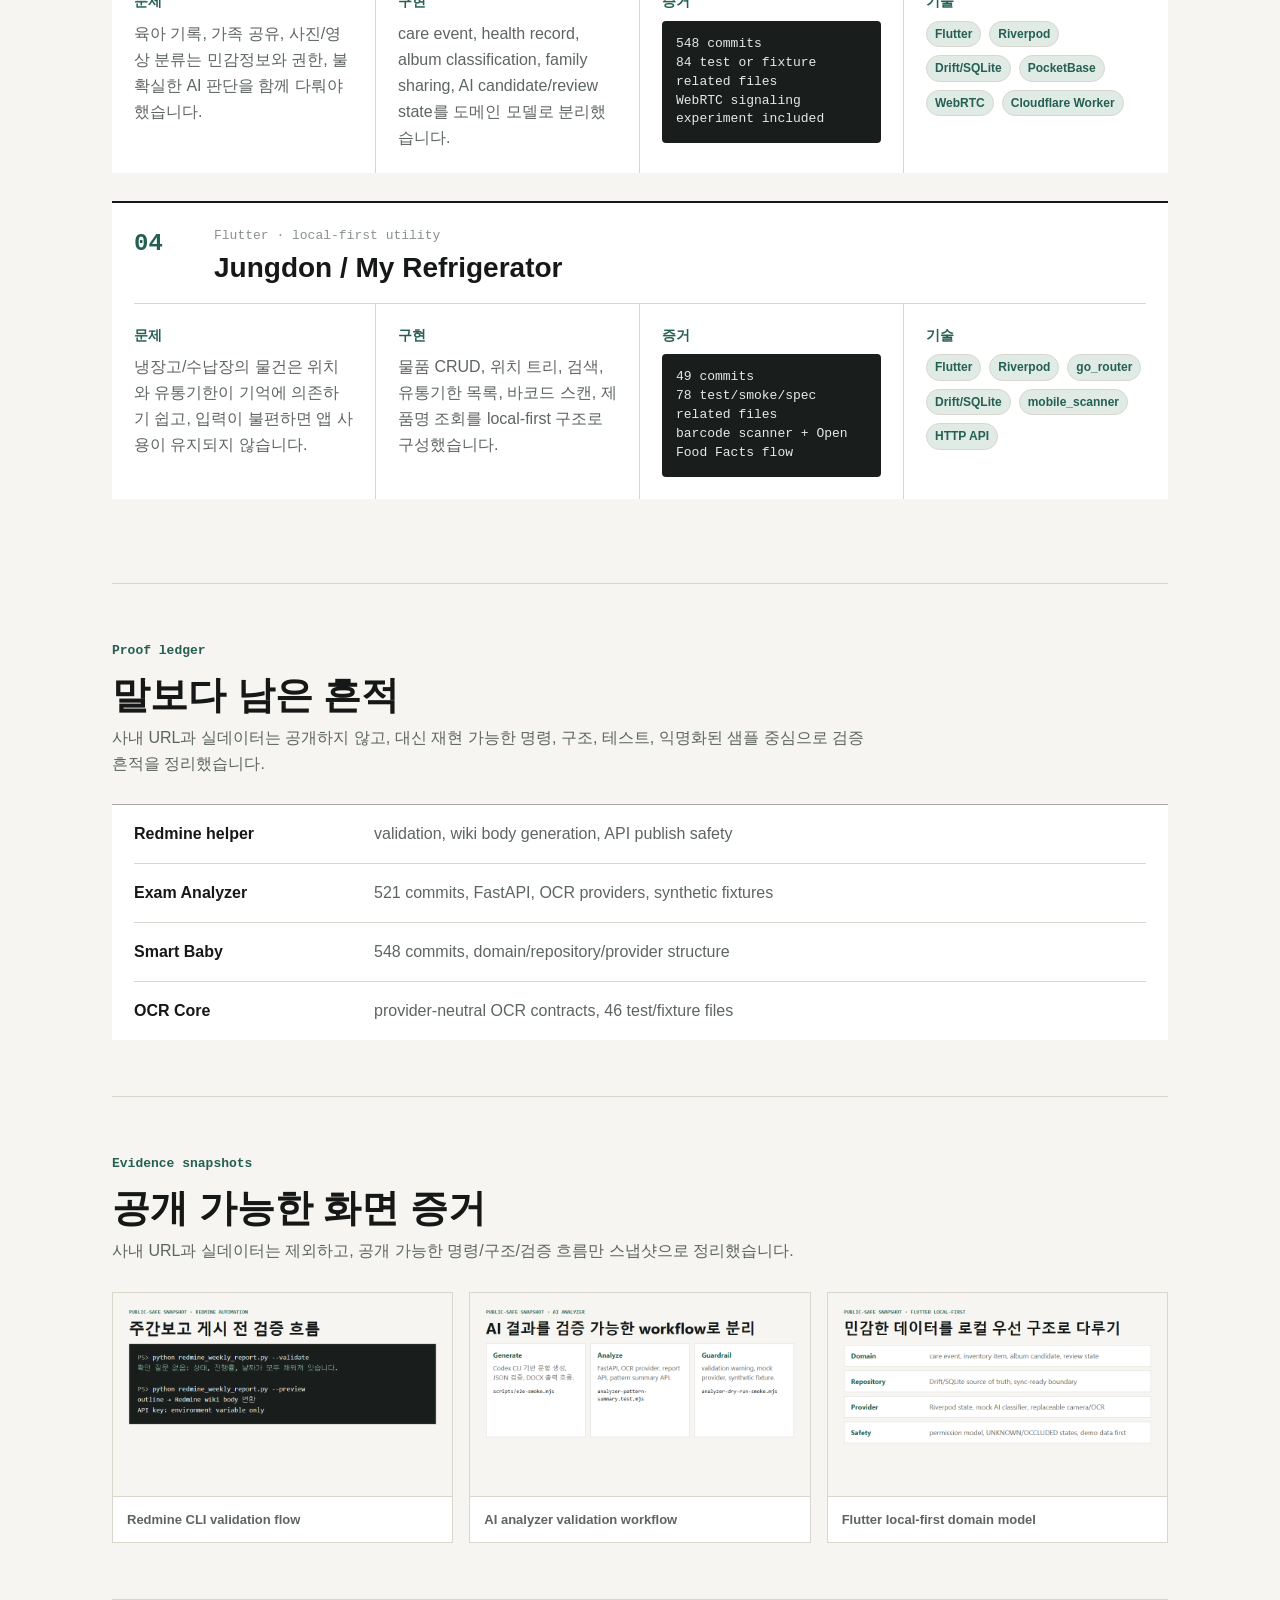
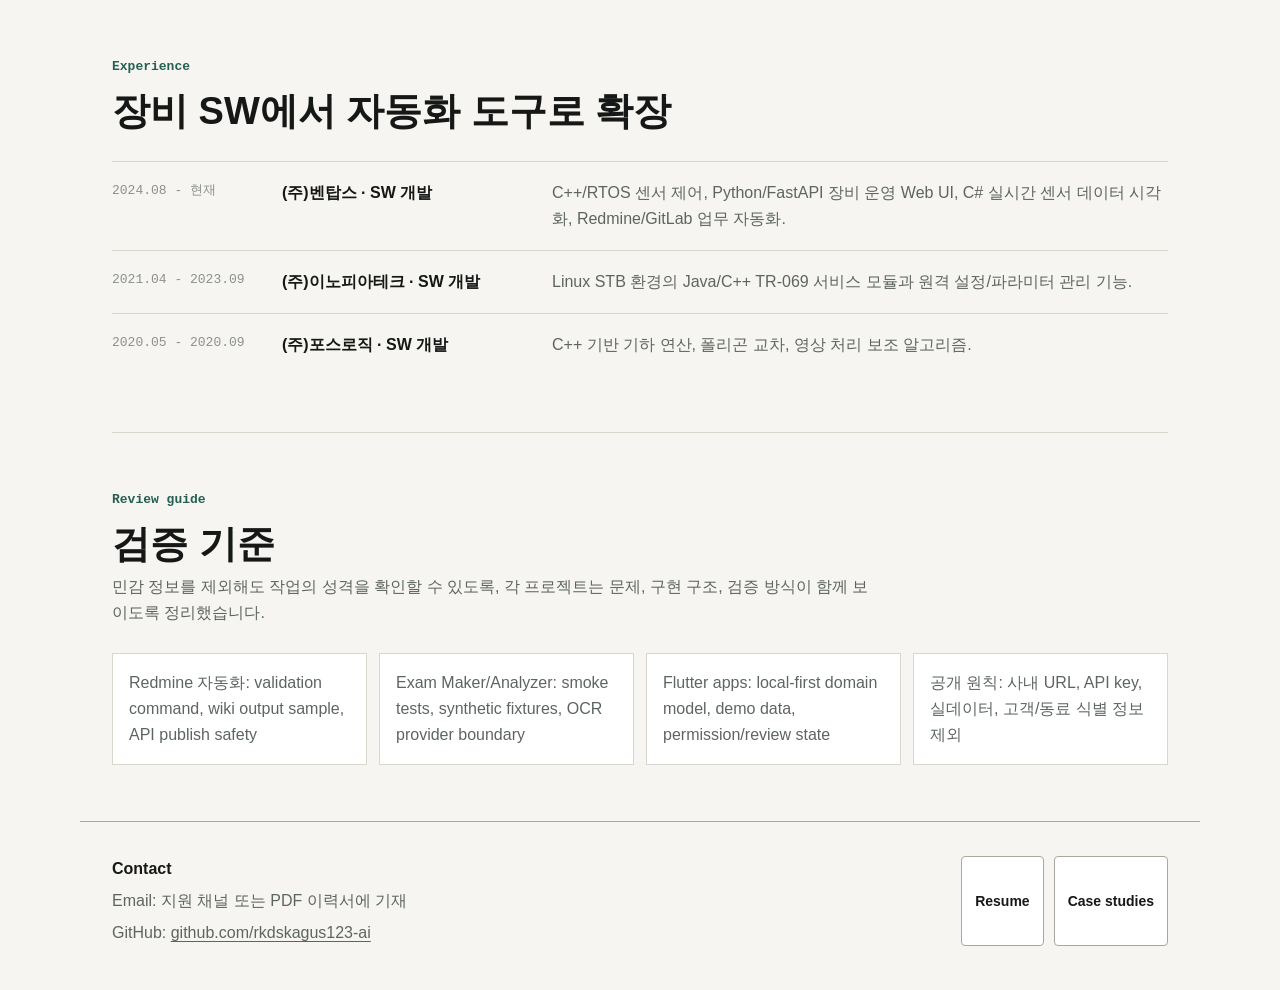
==== commit 6b1085d1: "Reframe portfolio proof sections" ====
--- a/index.html
+++ b/index.html
@@ -218,7 +218,7 @@
         <div class="section-title">
           <p class="kicker">Proof ledger</p>
           <h2>말보다 남은 흔적</h2>
-          <p>아직 실제 화면 캡처는 더 보강해야 합니다. 대신 현재 공개 가능한 코드/문서/검증 흔적을 먼저 정리했습니다.</p>
+          <p>사내 URL과 실데이터는 공개하지 않고, 대신 재현 가능한 명령, 구조, 테스트, 익명화된 샘플 중심으로 검증 흔적을 정리했습니다.</p>
         </div>
         <div class="ledger">
           <div>
@@ -248,15 +248,15 @@
         </div>
         <div class="snapshot-grid">
           <figure>
-            <img src="./assets/redmine-cli-evidence.png" alt="Redmine weekly report CLI validation snapshot" loading="lazy" />
+            <img src="./assets/redmine-cli-evidence.png" alt="Redmine weekly report CLI validation snapshot" />
             <figcaption>Redmine CLI validation flow</figcaption>
           </figure>
           <figure>
-            <img src="./assets/analyzer-workflow-evidence.png" alt="Exam analyzer API and test workflow snapshot" loading="lazy" />
+            <img src="./assets/analyzer-workflow-evidence.png" alt="Exam analyzer API and test workflow snapshot" />
             <figcaption>AI analyzer validation workflow</figcaption>
           </figure>
           <figure>
-            <img src="./assets/flutter-model-evidence.png" alt="Flutter local-first model structure snapshot" loading="lazy" />
+            <img src="./assets/flutter-model-evidence.png" alt="Flutter local-first model structure snapshot" />
             <figcaption>Flutter local-first domain model</figcaption>
           </figure>
         </div>
@@ -288,15 +288,15 @@
 
       <section class="section next">
         <div class="section-title">
-          <p class="kicker">Next evidence</p>
-          <h2>다음에 채울 것</h2>
-          <p>이 사이트는 첫 공개본입니다. 다음 단계는 실제 화면 캡처와 정량 수치를 채우는 것입니다.</p>
+          <p class="kicker">Review guide</p>
+          <h2>검증 기준</h2>
+          <p>민감 정보를 제외해도 작업의 성격을 확인할 수 있도록, 각 프로젝트는 문제, 구현 구조, 검증 방식이 함께 보이도록 정리했습니다.</p>
         </div>
         <ul class="todo-list">
-          <li>Redmine 자동화 before/after 시간 수치</li>
-          <li>Exam Maker 실제 입력 화면과 DOCX 출력 캡처</li>
-          <li>Smart Baby/Jungdon demo data 기반 앱 스크린샷</li>
-          <li>지원 직무별 PDF 이력서 링크</li>
+          <li>Redmine 자동화: validation command, wiki output sample, API publish safety</li>
+          <li>Exam Maker/Analyzer: smoke tests, synthetic fixtures, OCR provider boundary</li>
+          <li>Flutter apps: local-first domain model, demo data, permission/review state</li>
+          <li>공개 원칙: 사내 URL, API key, 실데이터, 고객/동료 식별 정보 제외</li>
         </ul>
       </section>
     </main>
--- a/styles.css
+++ b/styles.css
@@ -108,6 +108,8 @@
   font-size: clamp(34px, 5vw, 58px);
   line-height: 1.08;
   letter-spacing: 0;
+  word-break: keep-all;
+  overflow-wrap: anywhere;
 }
 
 h2 {
@@ -631,7 +633,8 @@
   }
 
   h1 {
-    font-size: 33px;
+    font-size: 30px;
+    line-height: 1.16;
   }
 
   .summary {
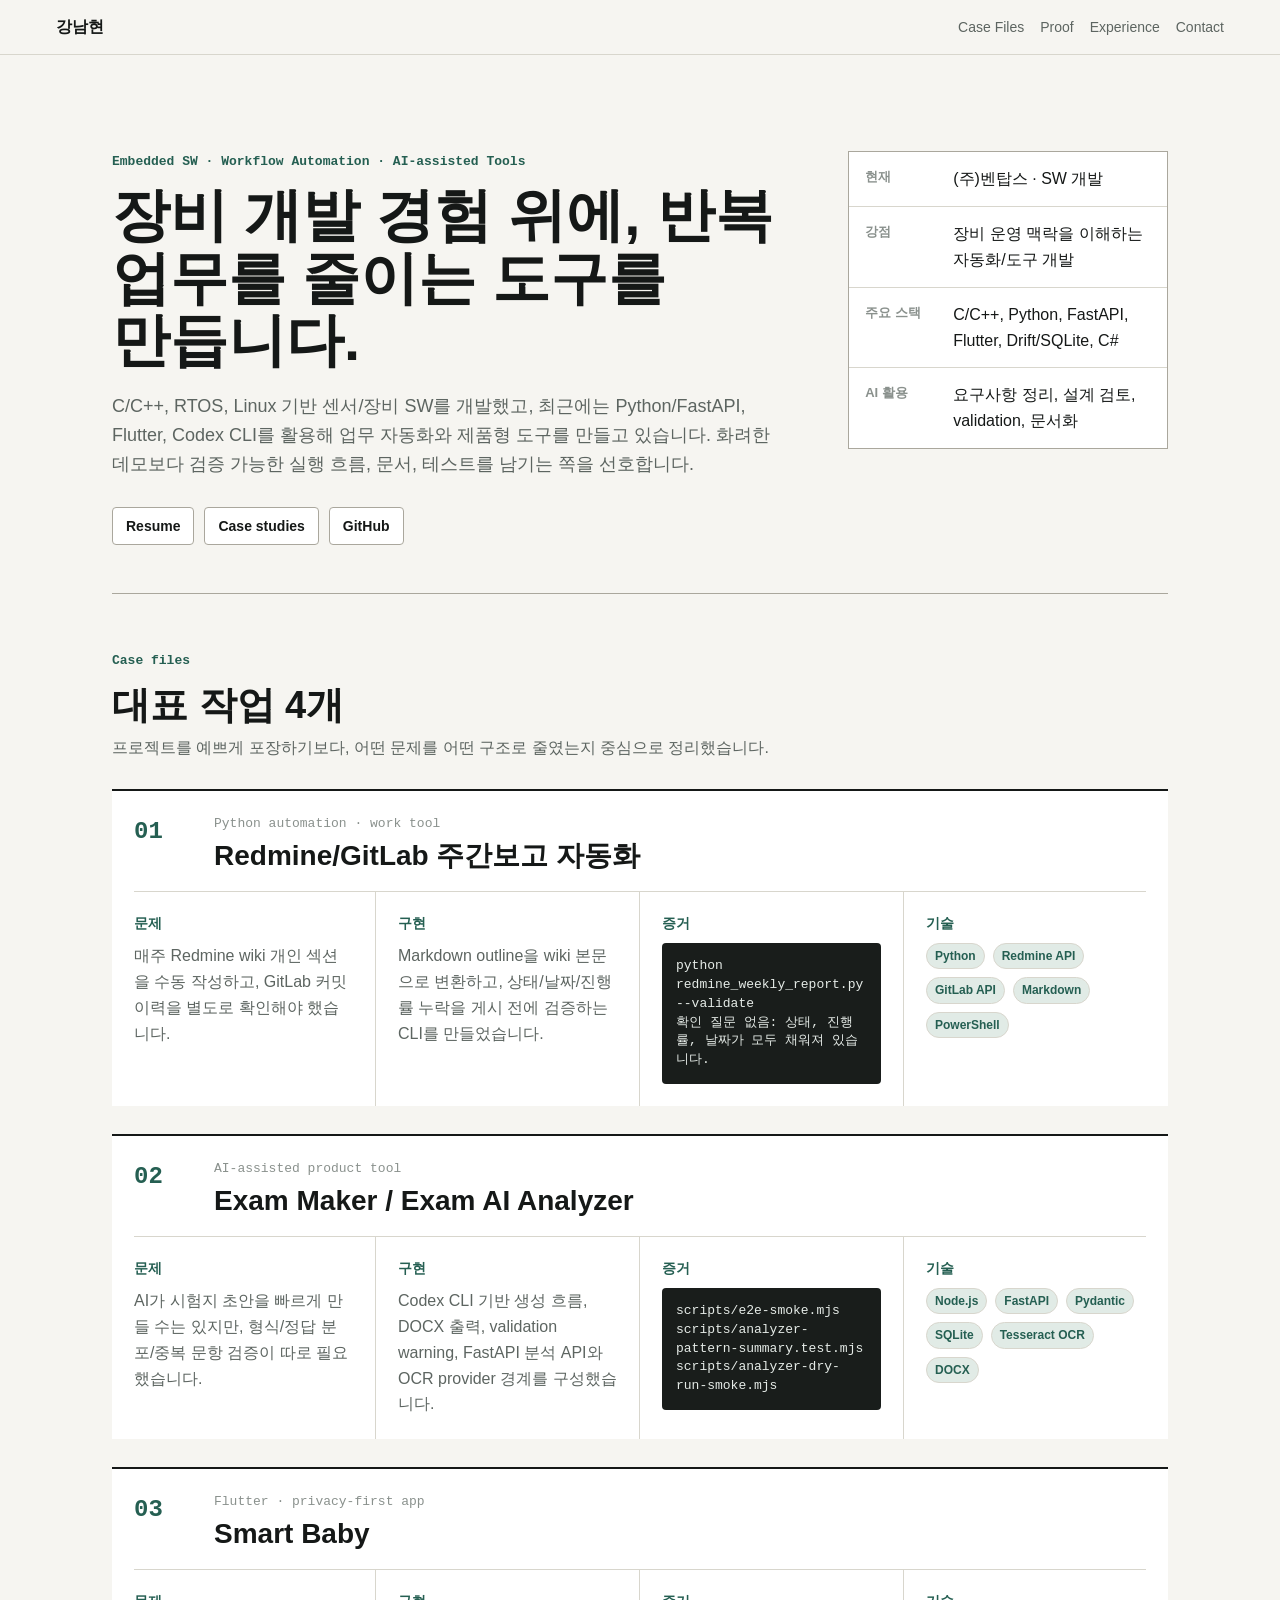
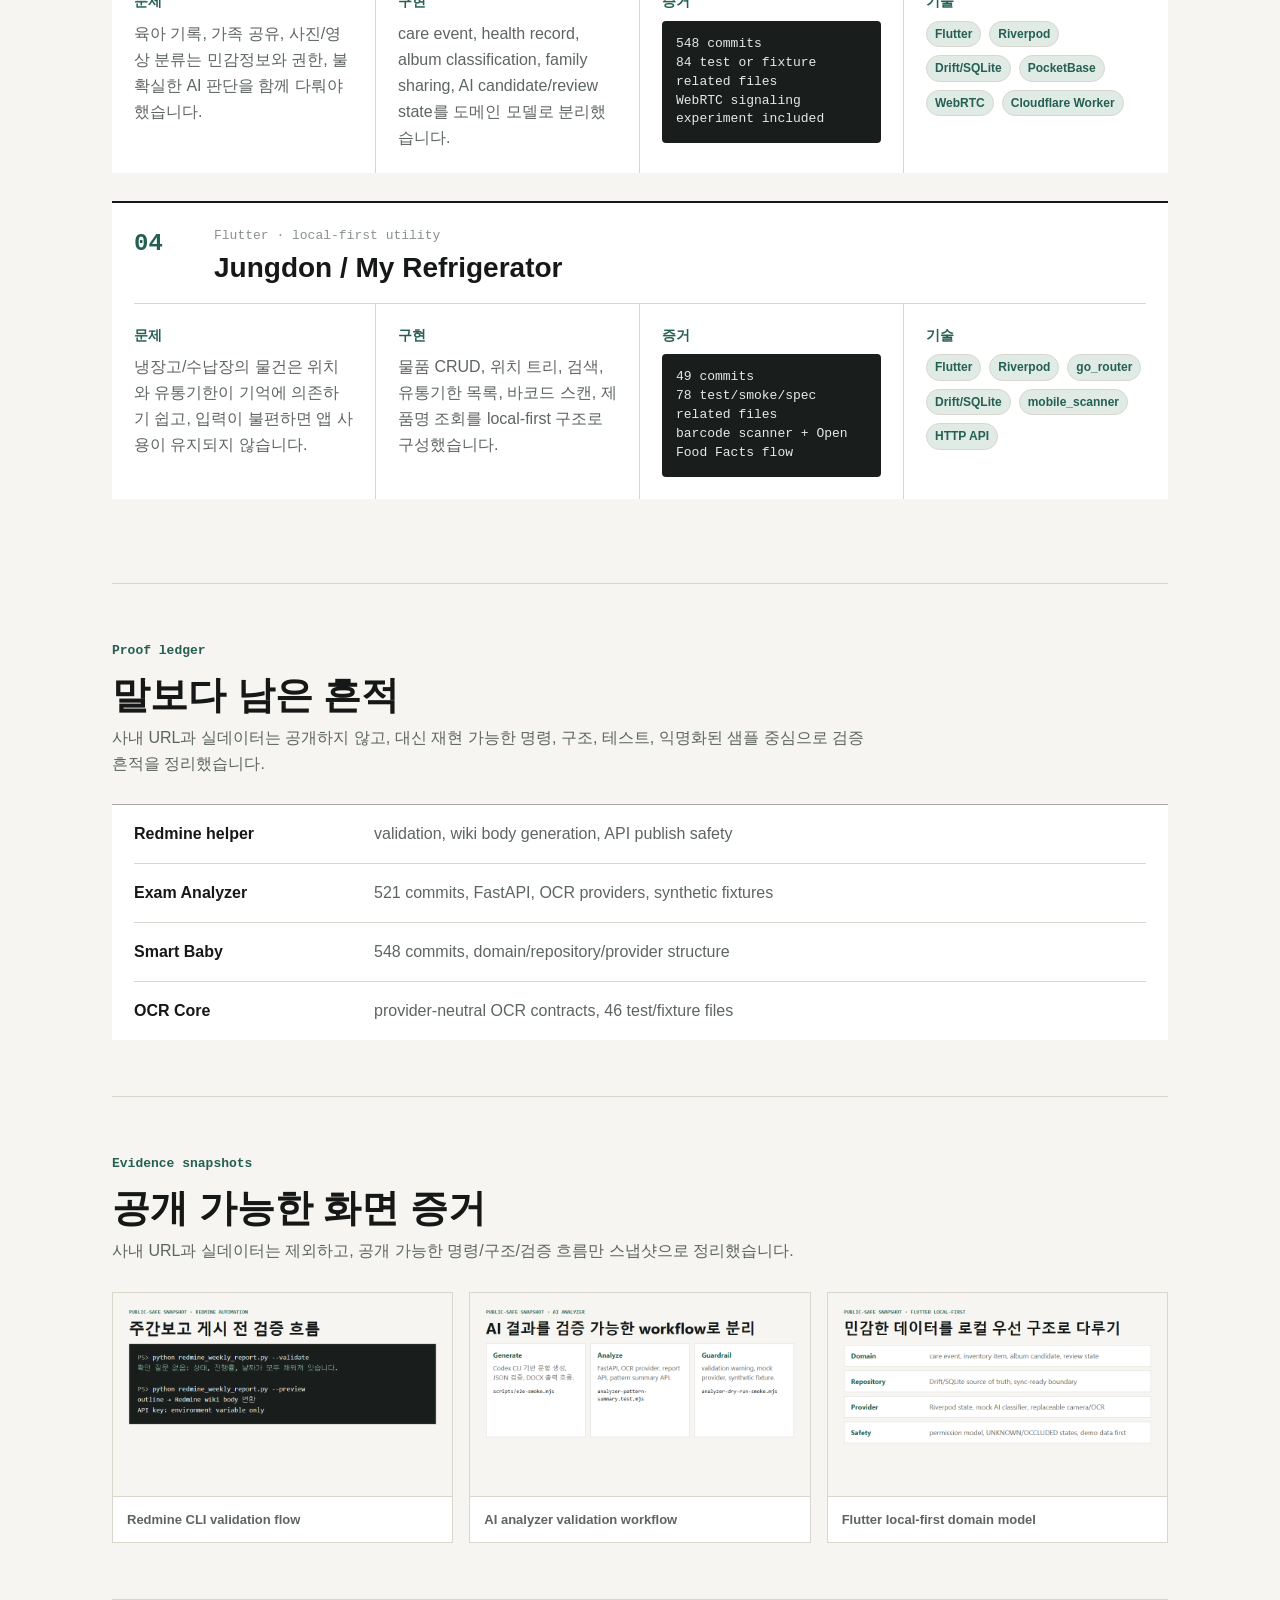
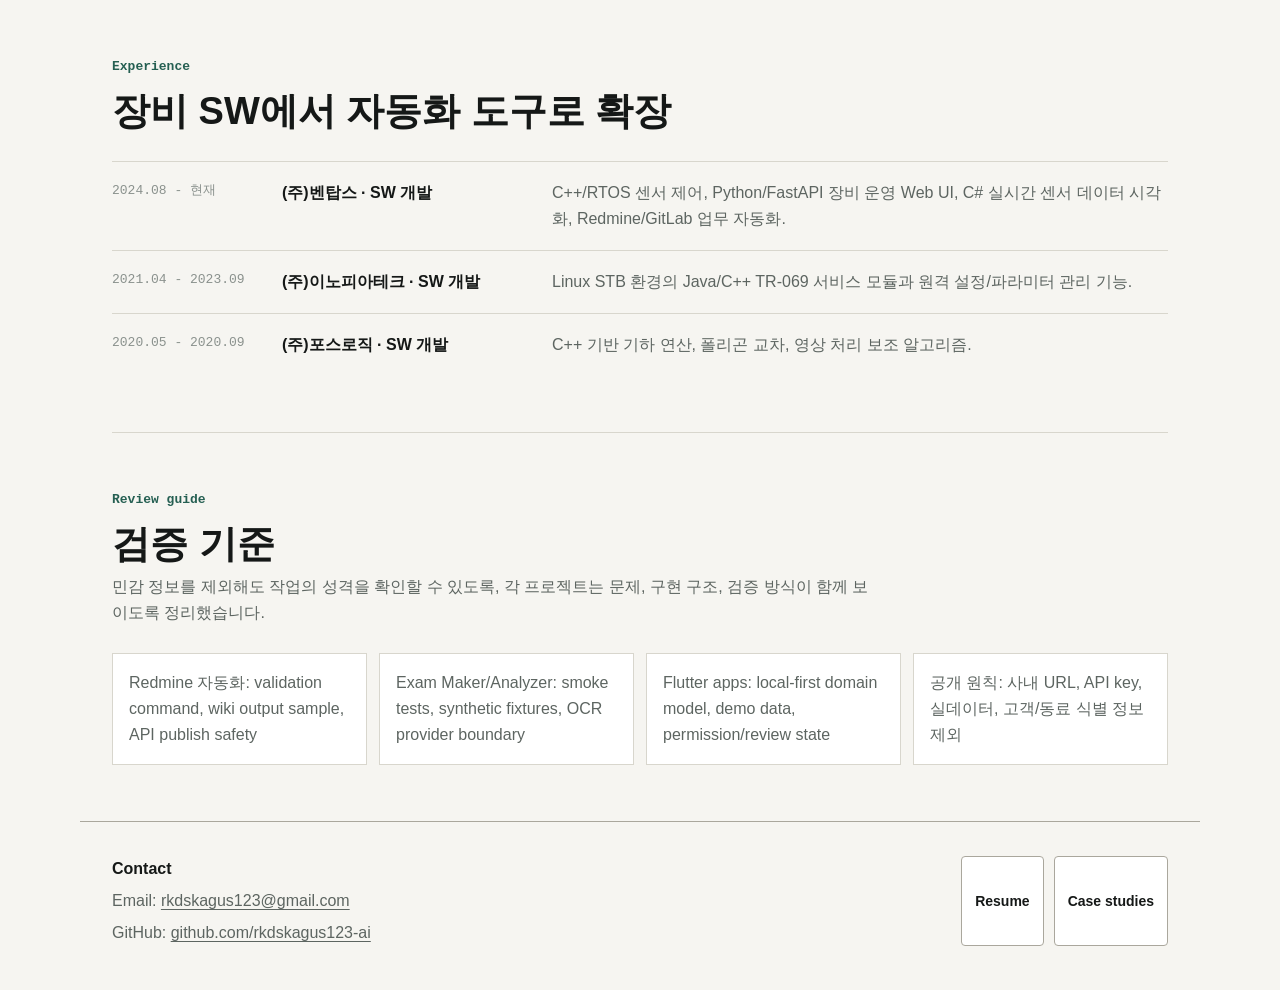
==== commit ec149f77: "Add public contact email" ====
--- a/index.html
+++ b/index.html
@@ -304,7 +304,7 @@
     <footer id="contact">
       <div>
         <strong>Contact</strong>
-        <p>Email: <span>지원 채널 또는 PDF 이력서에 기재</span></p>
+        <p>Email: <a href="mailto:rkdskagus123@gmail.com">rkdskagus123@gmail.com</a></p>
         <p>GitHub: <a href="https://github.com/rkdskagus123-ai">github.com/rkdskagus123-ai</a></p>
       </div>
       <div class="footer-links">
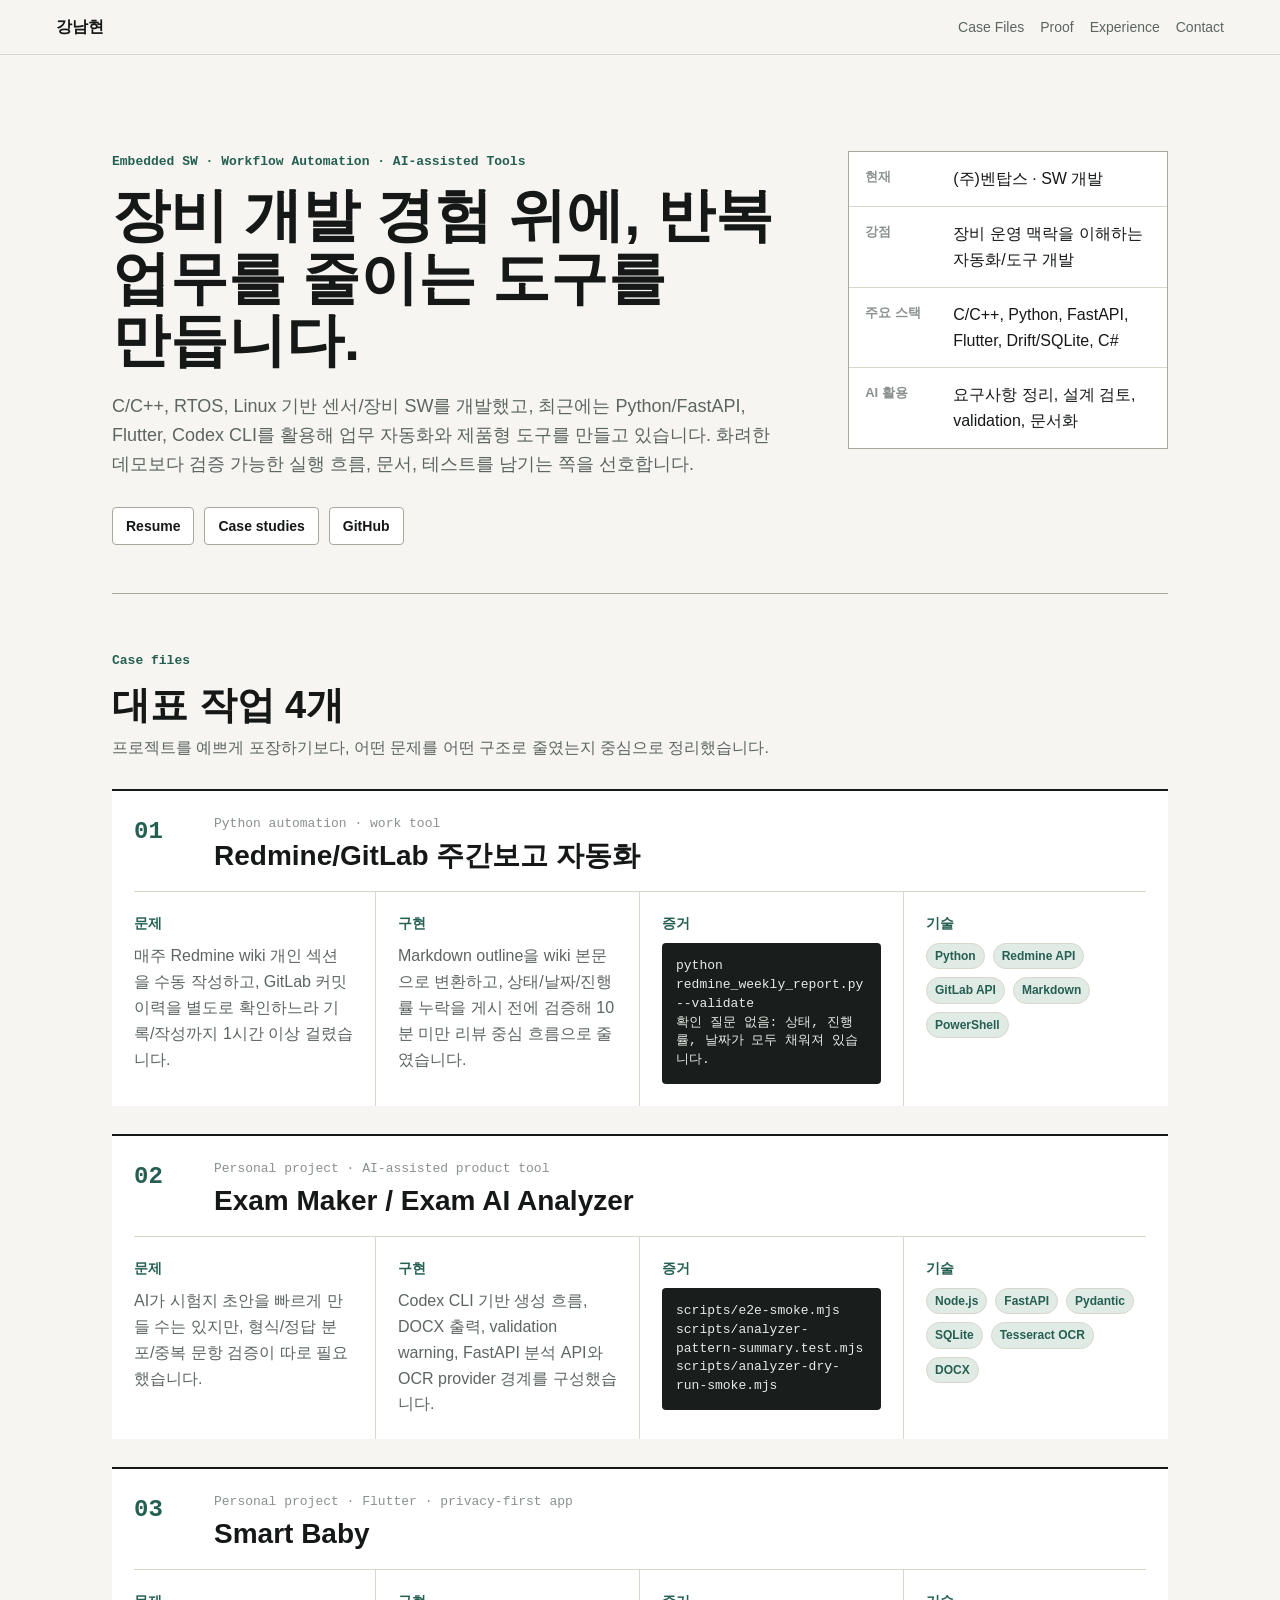
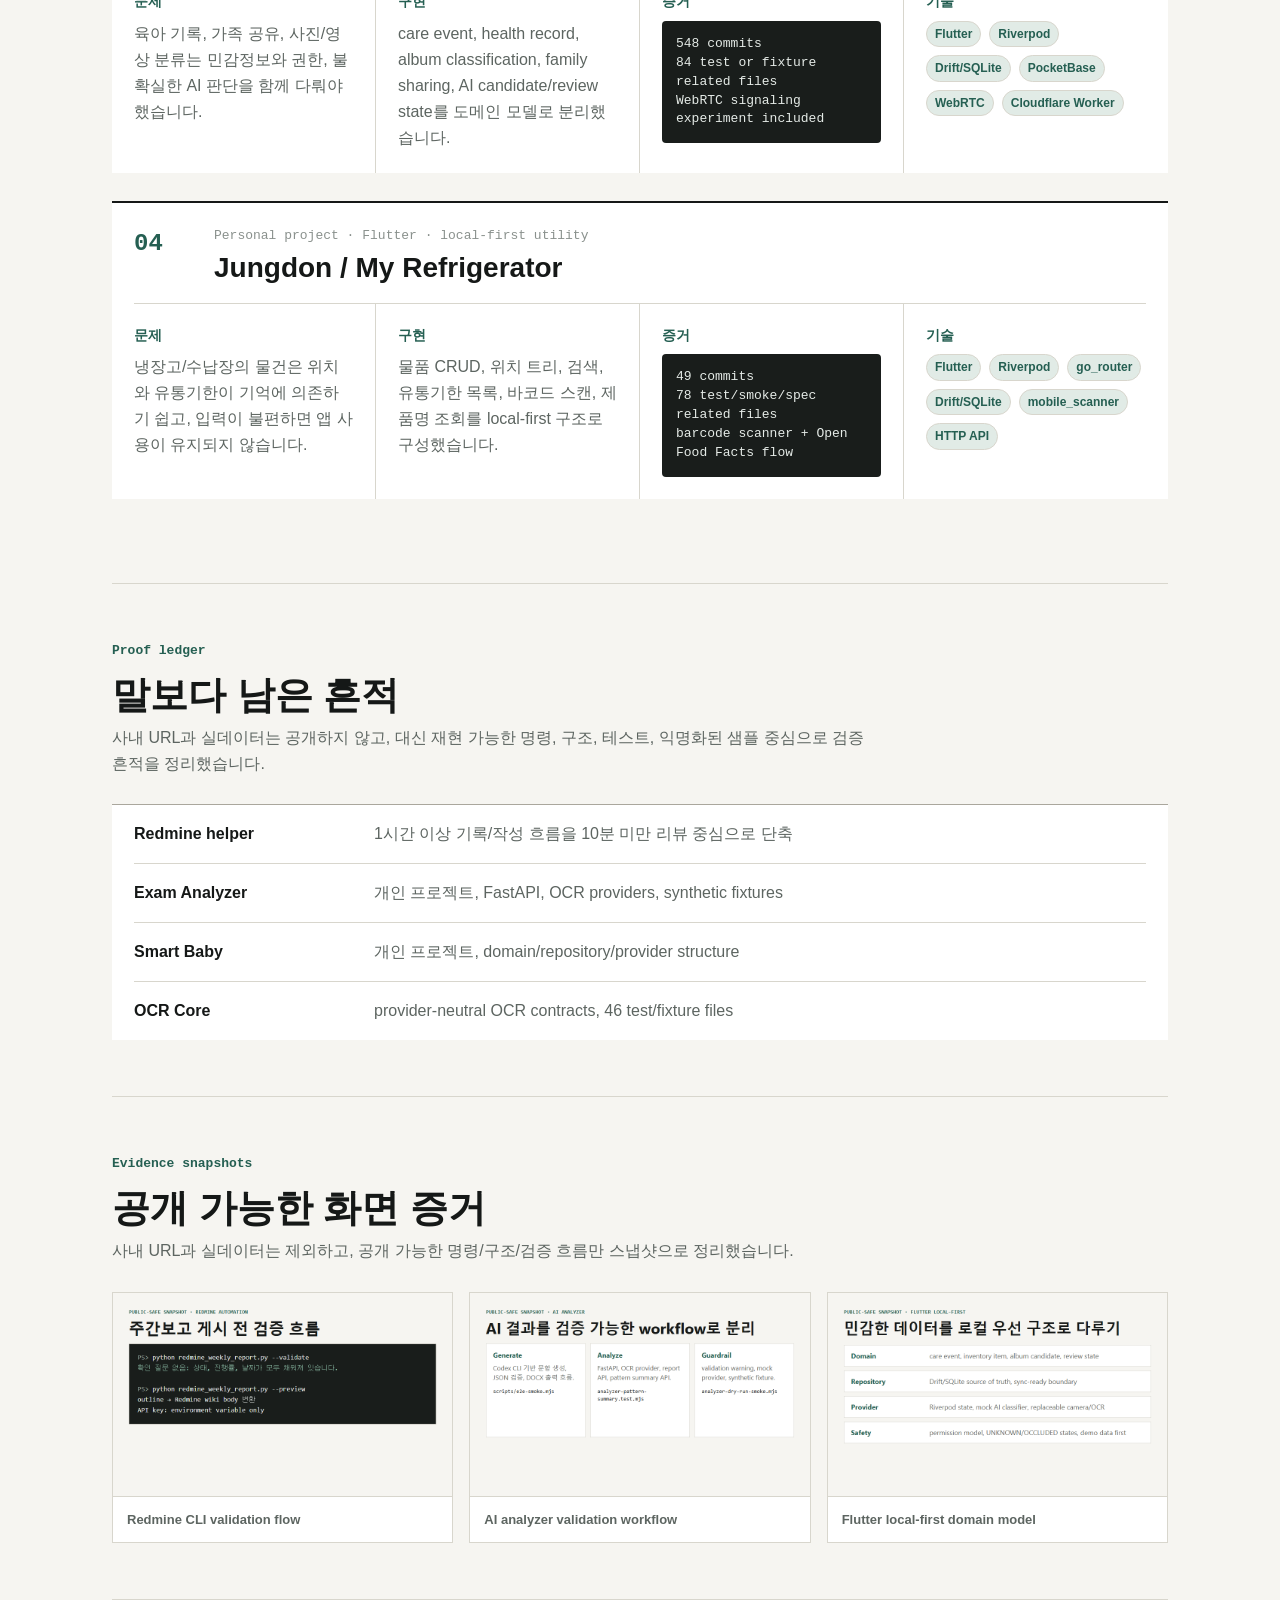
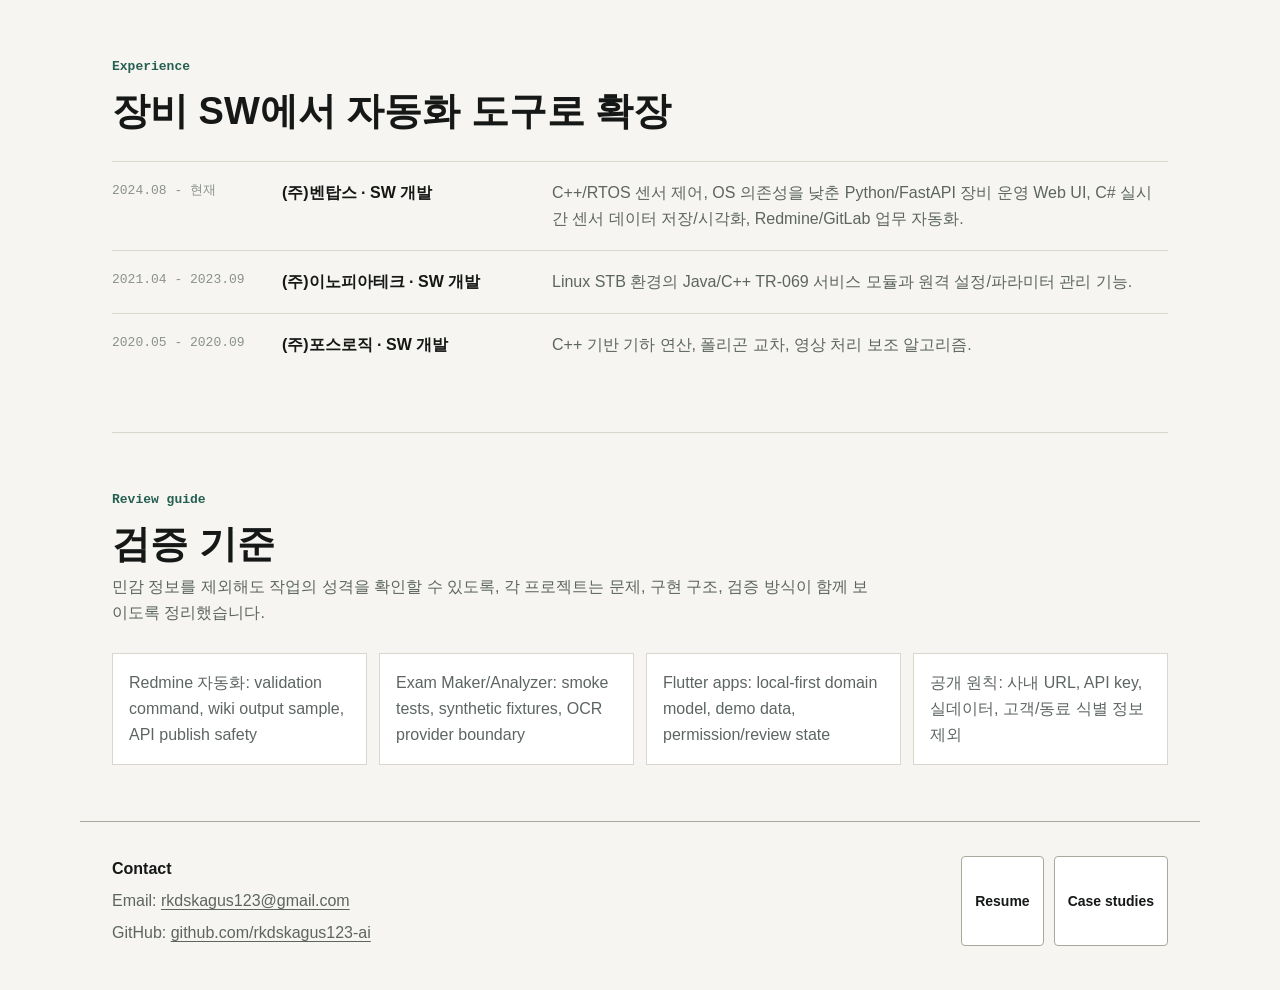
==== commit 4c7c2aef: "Add quantified automation outcomes" ====
--- a/index.html
+++ b/index.html
@@ -78,11 +78,11 @@
           <div class="case-grid">
             <div>
               <h4>문제</h4>
-              <p>매주 Redmine wiki 개인 섹션을 수동 작성하고, GitLab 커밋 이력을 별도로 확인해야 했습니다.</p>
+              <p>매주 Redmine wiki 개인 섹션을 수동 작성하고, GitLab 커밋 이력을 별도로 확인하느라 기록/작성까지 1시간 이상 걸렸습니다.</p>
             </div>
             <div>
               <h4>구현</h4>
-              <p>Markdown outline을 wiki 본문으로 변환하고, 상태/날짜/진행률 누락을 게시 전에 검증하는 CLI를 만들었습니다.</p>
+              <p>Markdown outline을 wiki 본문으로 변환하고, 상태/날짜/진행률 누락을 게시 전에 검증해 10분 미만 리뷰 중심 흐름으로 줄였습니다.</p>
             </div>
             <div>
               <h4>증거</h4>
@@ -106,7 +106,7 @@
           <header>
             <span class="case-no">02</span>
             <div>
-              <p class="case-type">AI-assisted product tool</p>
+              <p class="case-type">Personal project · AI-assisted product tool</p>
               <h3>Exam Maker / Exam AI Analyzer</h3>
             </div>
           </header>
@@ -143,7 +143,7 @@
           <header>
             <span class="case-no">03</span>
             <div>
-              <p class="case-type">Flutter · privacy-first app</p>
+              <p class="case-type">Personal project · Flutter · privacy-first app</p>
               <h3>Smart Baby</h3>
             </div>
           </header>
@@ -180,7 +180,7 @@
           <header>
             <span class="case-no">04</span>
             <div>
-              <p class="case-type">Flutter · local-first utility</p>
+              <p class="case-type">Personal project · Flutter · local-first utility</p>
               <h3>Jungdon / My Refrigerator</h3>
             </div>
           </header>
@@ -223,15 +223,15 @@
         <div class="ledger">
           <div>
             <strong>Redmine helper</strong>
-            <span>validation, wiki body generation, API publish safety</span>
+            <span>1시간 이상 기록/작성 흐름을 10분 미만 리뷰 중심으로 단축</span>
           </div>
           <div>
             <strong>Exam Analyzer</strong>
-            <span>521 commits, FastAPI, OCR providers, synthetic fixtures</span>
+            <span>개인 프로젝트, FastAPI, OCR providers, synthetic fixtures</span>
           </div>
           <div>
             <strong>Smart Baby</strong>
-            <span>548 commits, domain/repository/provider structure</span>
+            <span>개인 프로젝트, domain/repository/provider structure</span>
           </div>
           <div>
             <strong>OCR Core</strong>
@@ -271,7 +271,7 @@
           <li>
             <span>2024.08 - 현재</span>
             <strong>(주)벤탑스 · SW 개발</strong>
-            <p>C++/RTOS 센서 제어, Python/FastAPI 장비 운영 Web UI, C# 실시간 센서 데이터 시각화, Redmine/GitLab 업무 자동화.</p>
+            <p>C++/RTOS 센서 제어, OS 의존성을 낮춘 Python/FastAPI 장비 운영 Web UI, C# 실시간 센서 데이터 저장/시각화, Redmine/GitLab 업무 자동화.</p>
           </li>
           <li>
             <span>2021.04 - 2023.09</span>
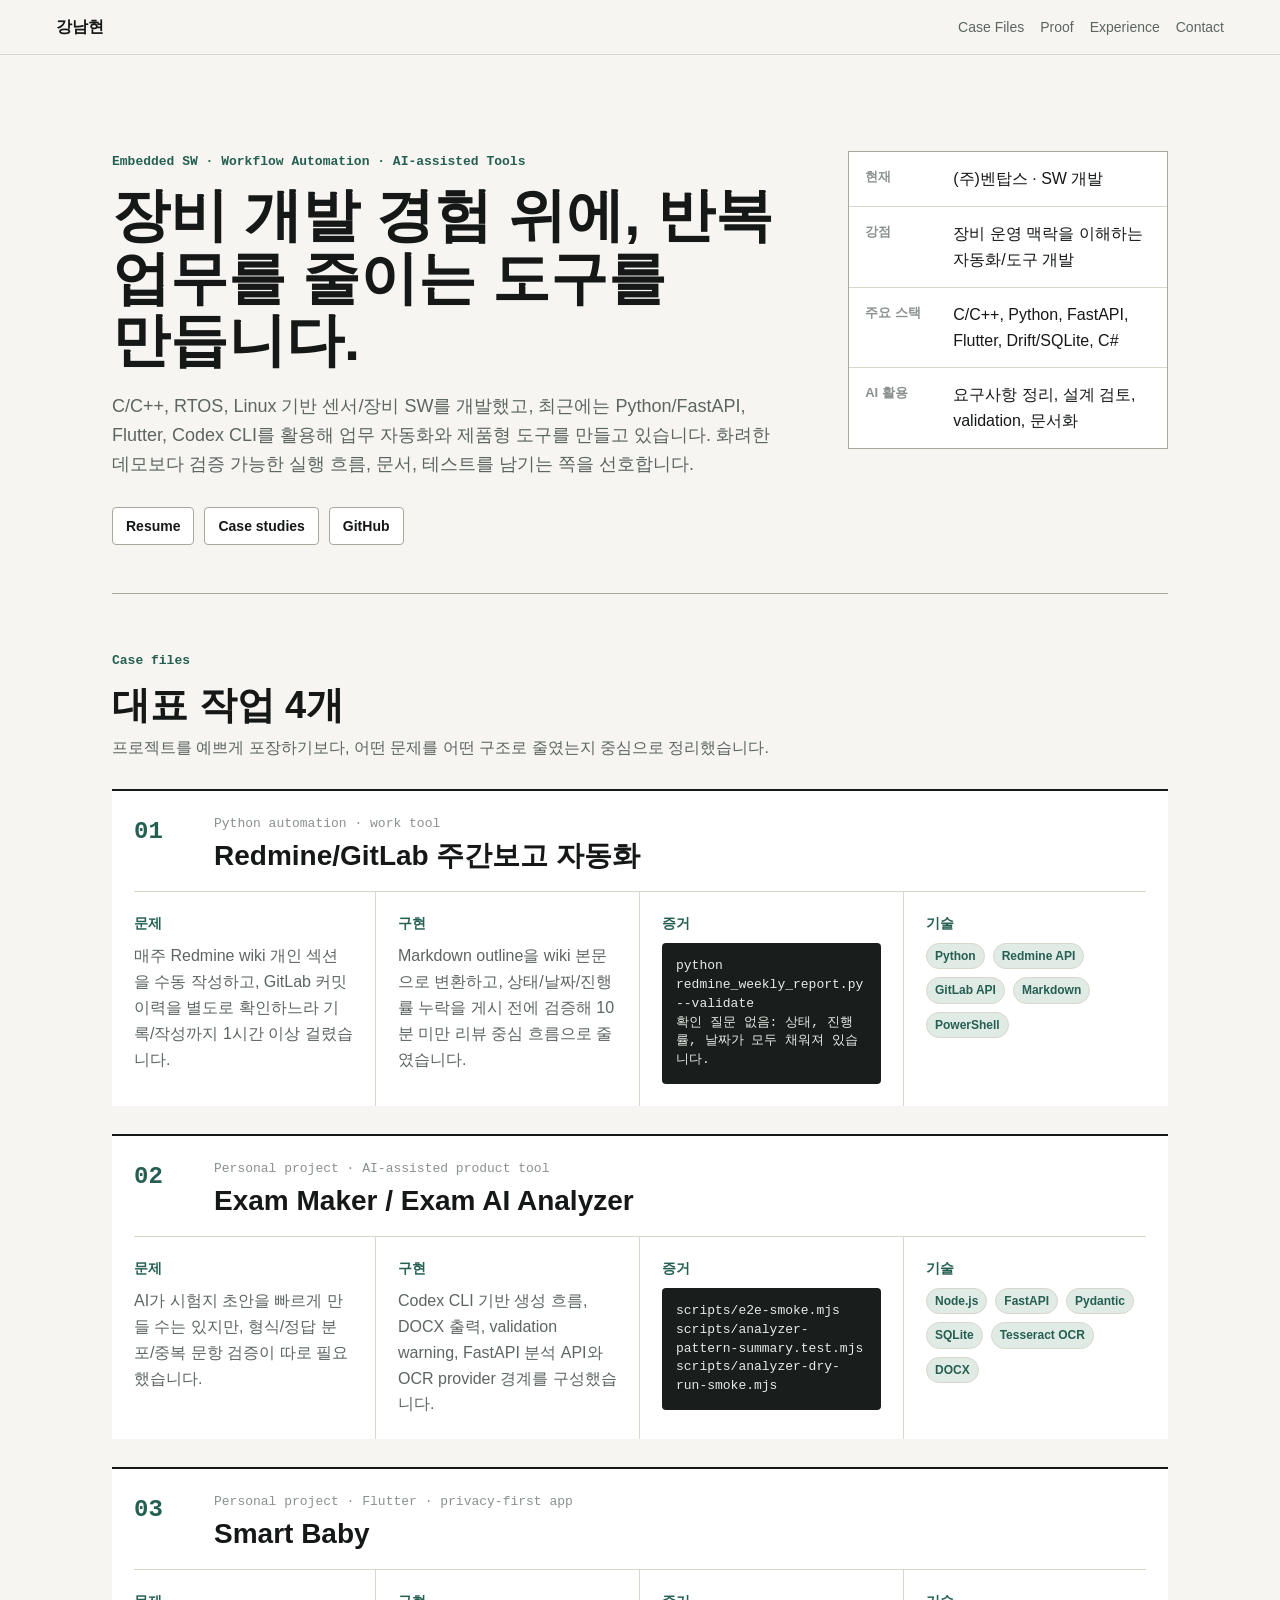
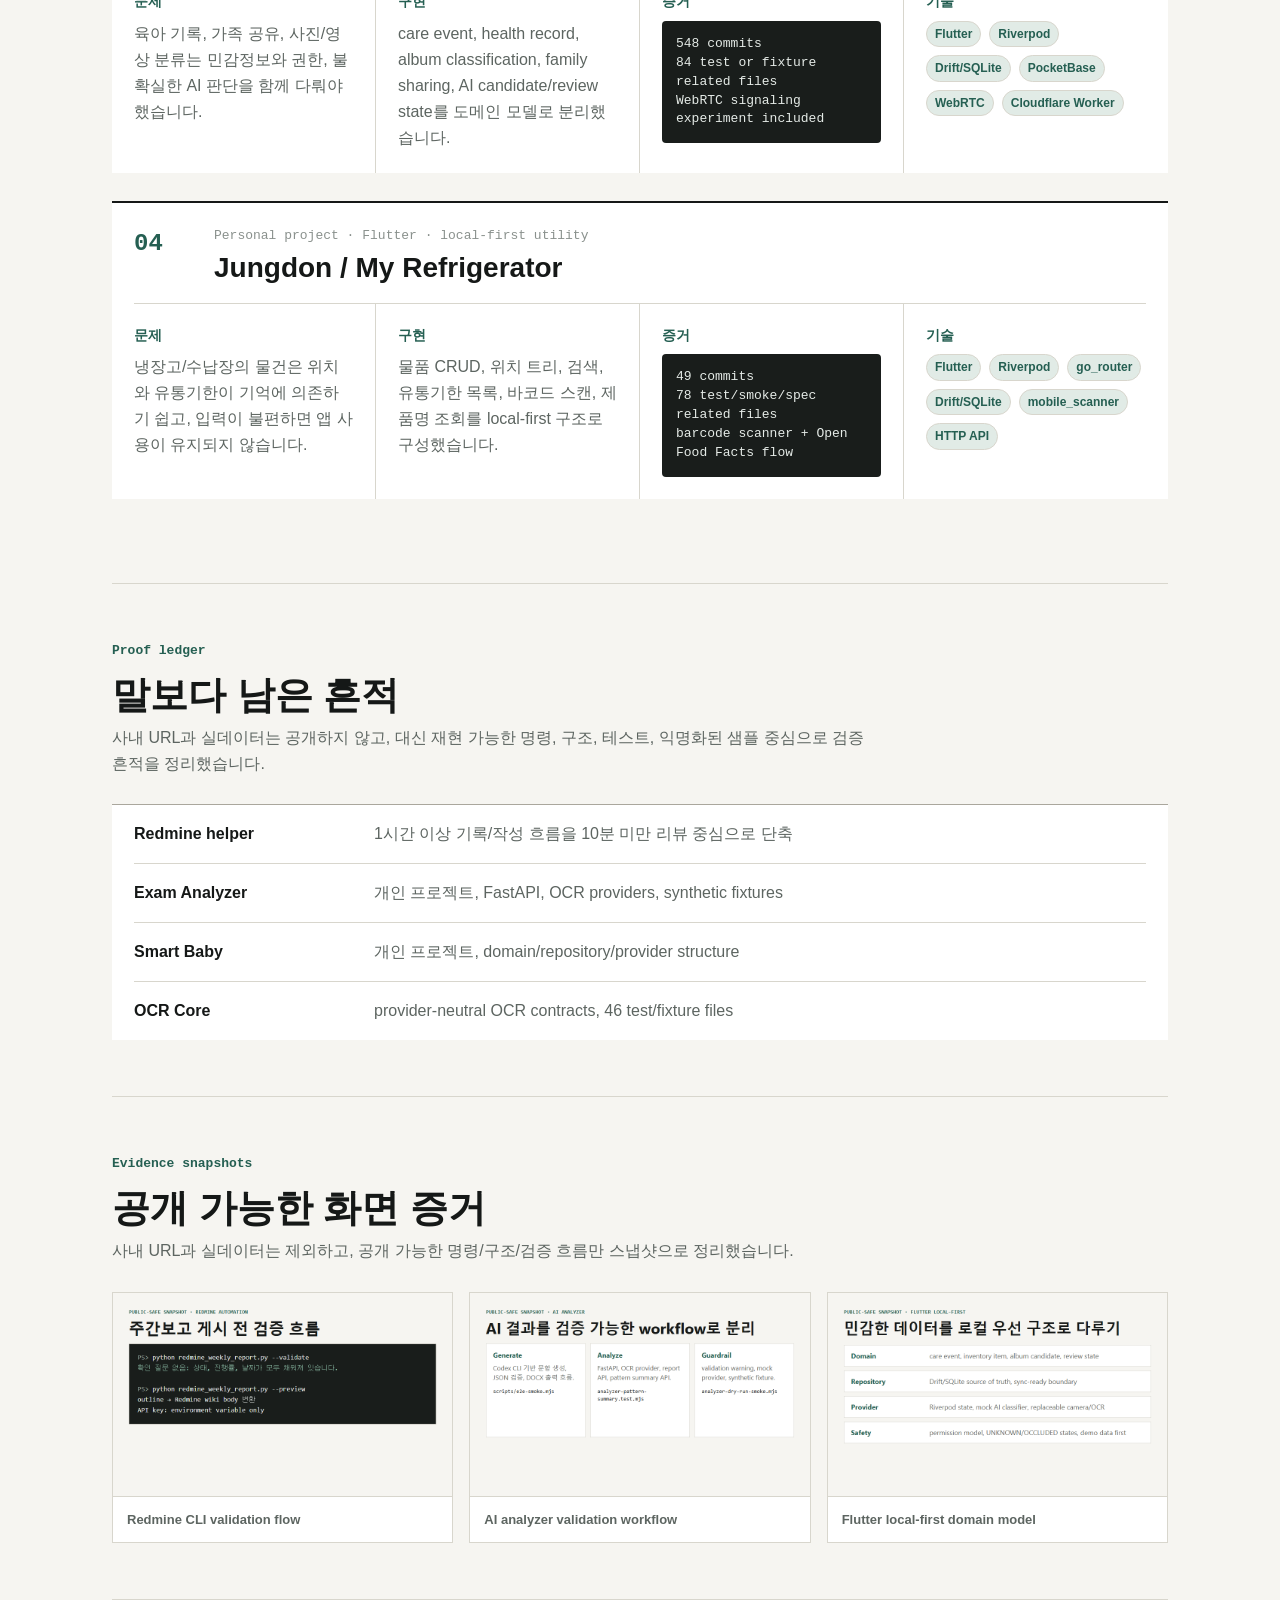
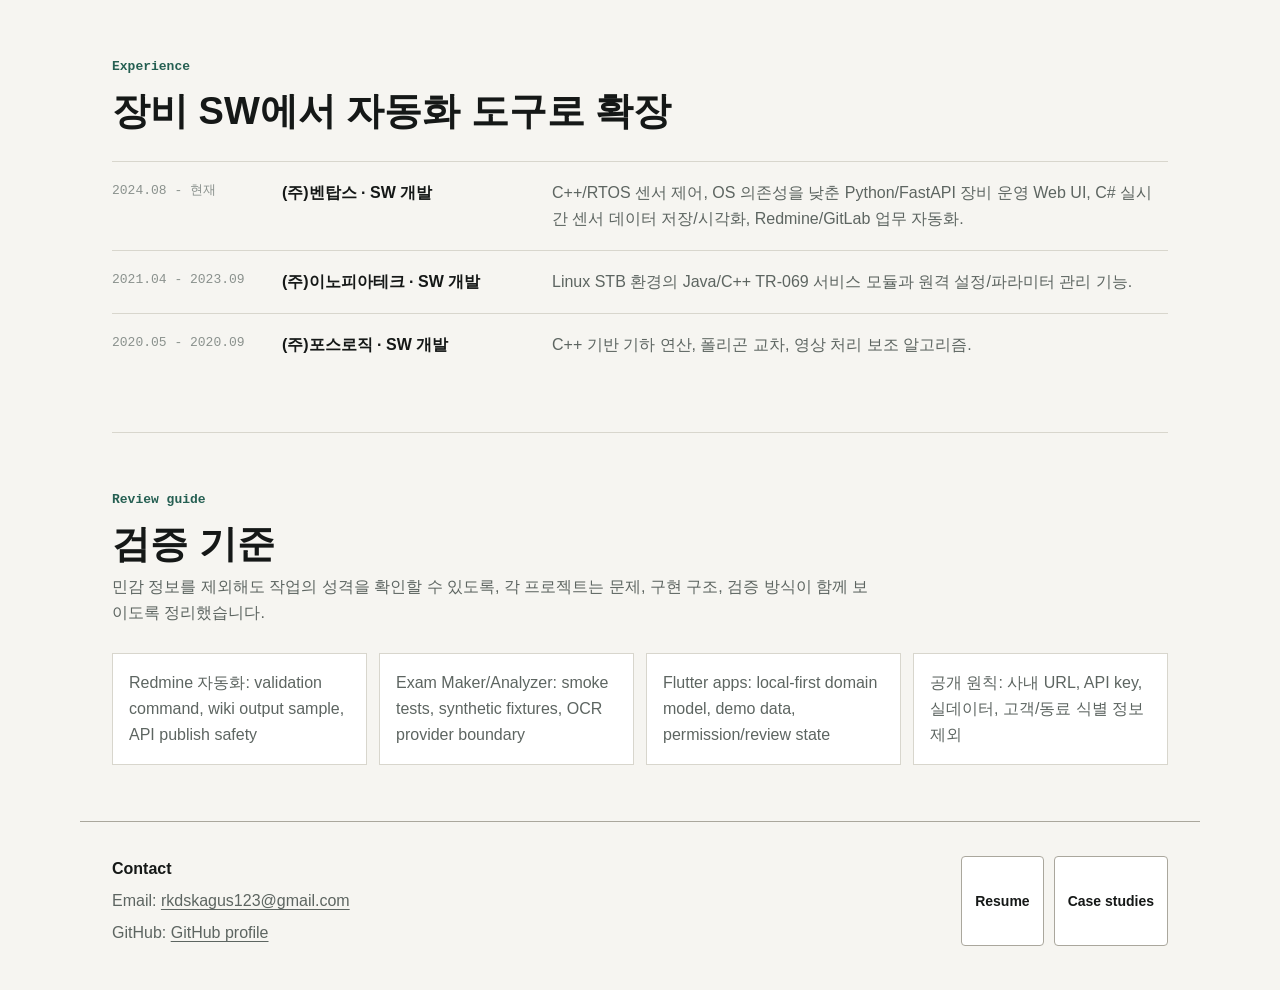
==== commit 4a83b61d: "Update portfolio links for namhyunkang" ====
--- a/index.html
+++ b/index.html
@@ -34,7 +34,7 @@
           <div class="link-row" aria-label="Primary links">
             <a href="./resume.html">Resume</a>
             <a href="./case-studies.html">Case studies</a>
-            <a href="https://github.com/rkdskagus123-ai">GitHub</a>
+            <a href="https://github.com/namhyunkang">GitHub</a>
           </div>
         </div>
 
@@ -305,7 +305,7 @@
       <div>
         <strong>Contact</strong>
         <p>Email: <a href="mailto:rkdskagus123@gmail.com">rkdskagus123@gmail.com</a></p>
-        <p>GitHub: <a href="https://github.com/rkdskagus123-ai">github.com/rkdskagus123-ai</a></p>
+        <p>GitHub: <a href="https://github.com/namhyunkang">GitHub profile</a></p>
       </div>
       <div class="footer-links">
         <a href="./resume.html">Resume</a>
